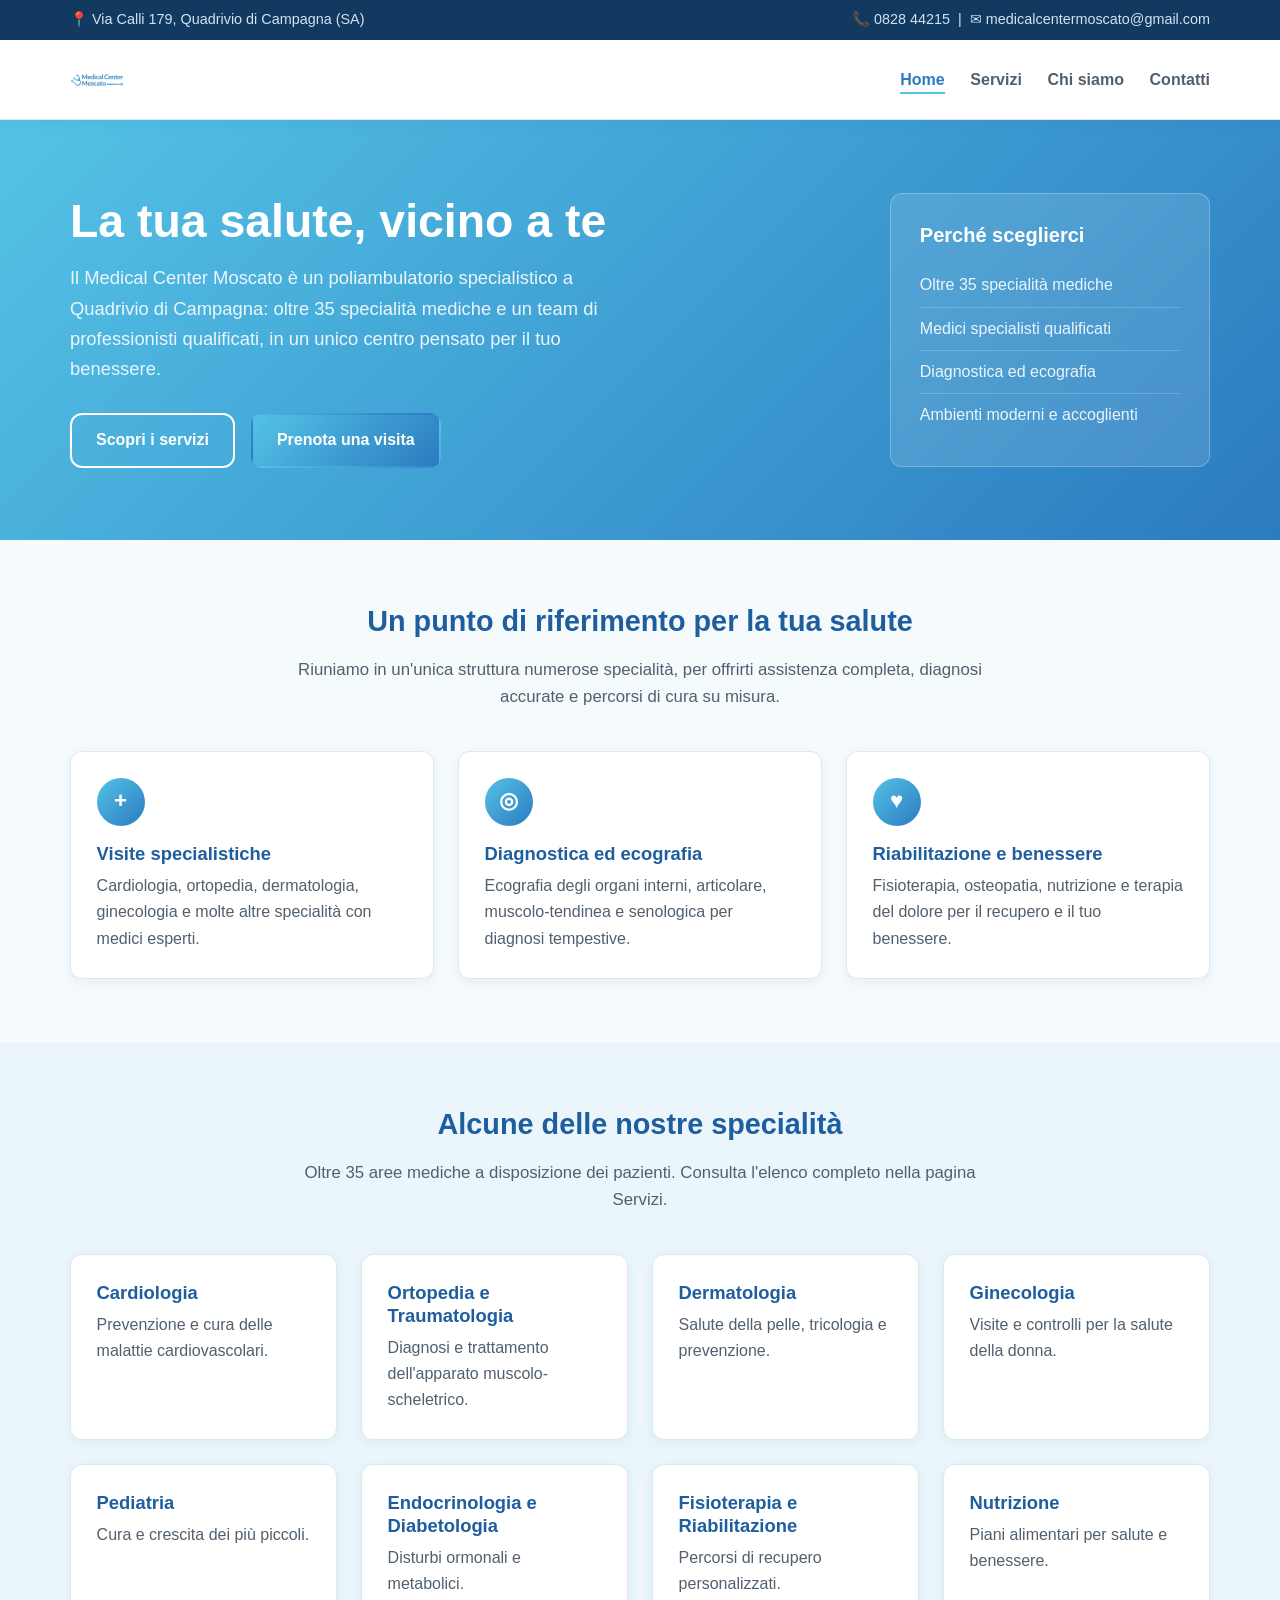
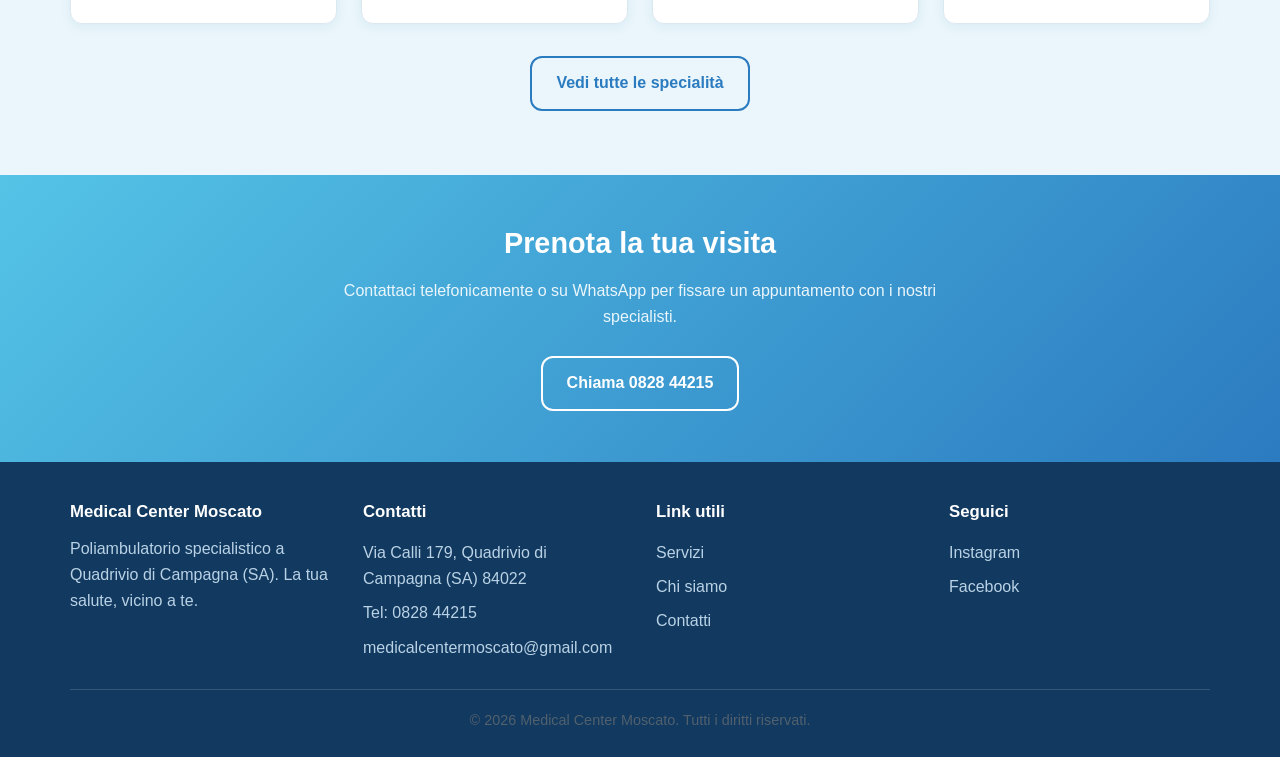
==== index.html @ 40739e02 "Sito Medical Center Moscato - prima versione" ====
<!DOCTYPE html>
<html lang="it">
<head>
  <meta charset="UTF-8">
  <meta name="viewport" content="width=device-width, initial-scale=1.0">
  <meta name="description" content="Medical Center Moscato: poliambulatorio specialistico a Quadrivio di Campagna (SA). Oltre 35 specialità mediche in un unico centro.">
  <title>Medical Center Moscato — Poliambulatorio specialistico a Campagna (SA)</title>
  <link rel="stylesheet" href="css/style.css">
</head>
<body>
  <div class="topbar">
    <div class="container topbar-inner">
      <span>📍 Via Calli 179, Quadrivio di Campagna (SA)</span>
      <span>📞 <a href="tel:082844215">0828 44215</a> &nbsp;|&nbsp; ✉ <a href="mailto:medicalcentermoscato@gmail.com">medicalcentermoscato@gmail.com</a></span>
    </div>
  </div>

  <header class="site-header">
    <div class="container header-inner">
      <a class="logo" href="index.html">
        <img src="img/logo.png" alt="Medical Center Moscato">
      </a>
      <nav class="main-nav" aria-label="Navigazione principale">
        <ul>
          <li><a class="active" href="index.html">Home</a></li>
          <li><a href="servizi.html">Servizi</a></li>
          <li><a href="chi-siamo.html">Chi siamo</a></li>
          <li><a href="contatti.html">Contatti</a></li>
        </ul>
      </nav>
    </div>
  </header>

  <main>
    <section class="hero">
      <div class="container hero-inner">
        <div class="hero-text">
          <h1>La tua salute, vicino a te</h1>
          <p class="lead">
            Il Medical Center Moscato è un poliambulatorio specialistico a Quadrivio
            di Campagna: oltre 35 specialità mediche e un team di professionisti
            qualificati, in un unico centro pensato per il tuo benessere.
          </p>
          <div class="hero-actions">
            <a class="btn btn-ghost" href="servizi.html">Scopri i servizi</a>
            <a class="btn btn-primary" href="contatti.html">Prenota una visita</a>
          </div>
        </div>
        <div class="hero-card">
          <h2>Perché sceglierci</h2>
          <ul>
            <li>Oltre 35 specialità mediche</li>
            <li>Medici specialisti qualificati</li>
            <li>Diagnostica ed ecografia</li>
            <li>Ambienti moderni e accoglienti</li>
          </ul>
        </div>
      </div>
    </section>

    <section class="section">
      <div class="container">
        <div class="section-head">
          <h2>Un punto di riferimento per la tua salute</h2>
          <p>
            Riuniamo in un'unica struttura numerose specialità, per offrirti
            assistenza completa, diagnosi accurate e percorsi di cura su misura.
          </p>
        </div>
        <div class="grid grid-3">
          <article class="card">
            <div class="icona">+</div>
            <h3>Visite specialistiche</h3>
            <p>Cardiologia, ortopedia, dermatologia, ginecologia e molte altre specialità con medici esperti.</p>
          </article>
          <article class="card">
            <div class="icona">◎</div>
            <h3>Diagnostica ed ecografia</h3>
            <p>Ecografia degli organi interni, articolare, muscolo-tendinea e senologica per diagnosi tempestive.</p>
          </article>
          <article class="card">
            <div class="icona">♥</div>
            <h3>Riabilitazione e benessere</h3>
            <p>Fisioterapia, osteopatia, nutrizione e terapia del dolore per il recupero e il tuo benessere.</p>
          </article>
        </div>
      </div>
    </section>

    <section class="section section-tinted">
      <div class="container">
        <div class="section-head">
          <h2>Alcune delle nostre specialità</h2>
          <p>Oltre 35 aree mediche a disposizione dei pazienti. Consulta l'elenco completo nella pagina Servizi.</p>
        </div>
        <div class="grid grid-4">
          <article class="card"><h3>Cardiologia</h3><p>Prevenzione e cura delle malattie cardiovascolari.</p></article>
          <article class="card"><h3>Ortopedia e Traumatologia</h3><p>Diagnosi e trattamento dell'apparato muscolo-scheletrico.</p></article>
          <article class="card"><h3>Dermatologia</h3><p>Salute della pelle, tricologia e prevenzione.</p></article>
          <article class="card"><h3>Ginecologia</h3><p>Visite e controlli per la salute della donna.</p></article>
          <article class="card"><h3>Pediatria</h3><p>Cura e crescita dei più piccoli.</p></article>
          <article class="card"><h3>Endocrinologia e Diabetologia</h3><p>Disturbi ormonali e metabolici.</p></article>
          <article class="card"><h3>Fisioterapia e Riabilitazione</h3><p>Percorsi di recupero personalizzati.</p></article>
          <article class="card"><h3>Nutrizione</h3><p>Piani alimentari per salute e benessere.</p></article>
        </div>
        <p style="text-align:center; margin-top:2rem;">
          <a class="btn btn-outline" href="servizi.html">Vedi tutte le specialità</a>
        </p>
      </div>
    </section>
  </main>

  <section class="cta">
    <div class="container">
      <h2>Prenota la tua visita</h2>
      <p>Contattaci telefonicamente o su WhatsApp per fissare un appuntamento con i nostri specialisti.</p>
      <a class="btn btn-ghost" href="tel:082844215">Chiama 0828 44215</a>
    </div>
  </section>

  <footer class="site-footer">
    <div class="container">
      <div class="footer-grid">
        <div>
          <h3>Medical Center Moscato</h3>
          <p>Poliambulatorio specialistico a Quadrivio di Campagna (SA). La tua salute, vicino a te.</p>
        </div>
        <div>
          <h3>Contatti</h3>
          <ul>
            <li>Via Calli 179, Quadrivio di Campagna (SA) 84022</li>
            <li>Tel: <a href="tel:082844215">0828 44215</a></li>
            <li><a href="mailto:medicalcentermoscato@gmail.com">medicalcentermoscato@gmail.com</a></li>
          </ul>
        </div>
        <div>
          <h3>Link utili</h3>
          <ul>
            <li><a href="servizi.html">Servizi</a></li>
            <li><a href="chi-siamo.html">Chi siamo</a></li>
            <li><a href="contatti.html">Contatti</a></li>
          </ul>
        </div>
        <div>
          <h3>Seguici</h3>
          <ul>
            <li><a href="https://www.instagram.com/medicalcenter.moscato/">Instagram</a></li>
            <li><a href="https://www.facebook.com/">Facebook</a></li>
          </ul>
        </div>
      </div>
      <div class="footer-bottom">
        <p>&copy; 2026 Medical Center Moscato. Tutti i diritti riservati.</p>
      </div>
    </div>
  </footer>
</body>
</html>
---- css/style.css ----
/* ===========================================================
   Medical Center Moscato — Foglio di stile
   Palette ripresa dal logo: azzurro -> blu
   =========================================================== */

:root {
  --blu: #2b7bc0;
  --blu-scuro: #1f5e9e;
  --blu-notte: #12395f;
  --azzurro: #54c3e6;
  --azzurro-chiaro: #eaf6fb;
  --testo: #1c2b3a;
  --testo-soft: #51606e;
  --bianco: #ffffff;
  --sfondo: #f5fafd;
  --bordo: #dce8f0;
  --ombra: 0 6px 22px rgba(31, 94, 158, 0.10);
  --ombra-soft: 0 3px 12px rgba(31, 94, 158, 0.07);
  --raggio: 12px;
  --grad: linear-gradient(135deg, #54c3e6 0%, #2b7bc0 100%);
}

* {
  margin: 0;
  padding: 0;
  box-sizing: border-box;
}

html {
  scroll-behavior: smooth;
}

body {
  font-family: "Segoe UI", Tahoma, Geneva, Verdana, sans-serif;
  line-height: 1.65;
  color: var(--testo);
  background-color: var(--sfondo);
}

.container {
  width: 90%;
  max-width: 1140px;
  margin: 0 auto;
}

h1, h2, h3 {
  line-height: 1.25;
  color: var(--blu-scuro);
}

h1 { font-size: 2.4rem; }
h2 { font-size: 1.8rem; margin-bottom: 1rem; }
h3 { font-size: 1.15rem; }

p { color: var(--testo-soft); }

a {
  color: var(--blu);
  text-decoration: none;
}

a:hover,
a:focus {
  text-decoration: underline;
}

img {
  max-width: 100%;
  height: auto;
  display: block;
}

/* --- Barra contatti in alto --- */
.topbar {
  background-color: var(--blu-notte);
  color: #cfe3f2;
  font-size: 0.9rem;
}

.topbar-inner {
  display: flex;
  flex-wrap: wrap;
  justify-content: space-between;
  gap: 0.3rem 1.5rem;
  padding: 0.5rem 0;
}

.topbar a {
  color: #cfe3f2;
}

.topbar a:hover {
  color: var(--bianco);
}

/* --- Header e navigazione --- */
.site-header {
  background-color: var(--bianco);
  border-bottom: 1px solid var(--bordo);
  position: sticky;
  top: 0;
  z-index: 20;
  box-shadow: var(--ombra-soft);
}

.header-inner {
  display: flex;
  align-items: center;
  justify-content: space-between;
  flex-wrap: wrap;
  gap: 1rem;
  padding: 0.8rem 0;
}

.logo img {
  height: 54px;
  width: auto;
}

.main-nav ul {
  list-style: none;
  display: flex;
  flex-wrap: wrap;
  gap: 0.4rem 1.6rem;
}

.main-nav a {
  font-weight: 600;
  color: var(--testo-soft);
  padding: 0.3rem 0;
  border-bottom: 2px solid transparent;
}

.main-nav a:hover,
.main-nav a:focus {
  color: var(--blu);
  text-decoration: none;
}

.main-nav a.active {
  color: var(--blu);
  border-bottom-color: var(--azzurro);
}

/* --- Pulsanti --- */
.btn {
  display: inline-block;
  padding: 0.75rem 1.5rem;
  border-radius: var(--raggio);
  font-weight: 600;
  border: 2px solid transparent;
  cursor: pointer;
  font-size: 1rem;
  text-align: center;
}

.btn:hover,
.btn:focus {
  text-decoration: none;
}

.btn-primary {
  background: var(--grad);
  color: var(--bianco);
}

.btn-primary:hover,
.btn-primary:focus {
  filter: brightness(1.06);
}

.btn-ghost {
  border-color: var(--bianco);
  color: var(--bianco);
}

.btn-ghost:hover,
.btn-ghost:focus {
  background-color: var(--bianco);
  color: var(--blu);
}

.btn-outline {
  border-color: var(--blu);
  color: var(--blu);
}

.btn-outline:hover,
.btn-outline:focus {
  background-color: var(--blu);
  color: var(--bianco);
}

/* --- Hero (Home) --- */
.hero {
  background: var(--grad);
  color: var(--bianco);
  padding: 4.5rem 0;
}

.hero-inner {
  display: flex;
  align-items: center;
  gap: 3rem;
  flex-wrap: wrap;
}

.hero-text {
  flex: 1 1 340px;
}

.hero h1 {
  color: var(--bianco);
  font-size: 2.9rem;
  margin-bottom: 0.8rem;
}

.hero .lead {
  color: #eaf6fb;
  font-size: 1.15rem;
  max-width: 36rem;
  margin-bottom: 1.8rem;
}

.hero-actions {
  display: flex;
  gap: 1rem;
  flex-wrap: wrap;
}

.hero-card {
  flex: 0 1 320px;
  background-color: rgba(255, 255, 255, 0.12);
  border: 1px solid rgba(255, 255, 255, 0.25);
  border-radius: var(--raggio);
  padding: 1.8rem;
  backdrop-filter: blur(2px);
}

.hero-card h2 {
  color: var(--bianco);
  font-size: 1.25rem;
}

.hero-card ul {
  list-style: none;
  margin-top: 0.6rem;
}

.hero-card li {
  padding: 0.5rem 0;
  border-bottom: 1px solid rgba(255, 255, 255, 0.18);
  color: #eaf6fb;
}

.hero-card li:last-child {
  border-bottom: none;
}

/* --- Sezioni generiche --- */
.section {
  padding: 4rem 0;
}

.section-tinted {
  background-color: var(--azzurro-chiaro);
}

.section-head {
  text-align: center;
  max-width: 44rem;
  margin: 0 auto 2.5rem;
}

.section-head p {
  font-size: 1.05rem;
}

/* --- Card / griglia --- */
.grid {
  display: grid;
  gap: 1.5rem;
}

.grid-3 {
  grid-template-columns: repeat(auto-fit, minmax(260px, 1fr));
}

.grid-4 {
  grid-template-columns: repeat(auto-fit, minmax(220px, 1fr));
}

.card {
  background-color: var(--bianco);
  border: 1px solid var(--bordo);
  border-radius: var(--raggio);
  padding: 1.6rem;
  box-shadow: var(--ombra-soft);
}

.card h3 {
  margin-bottom: 0.5rem;
}

.card .icona {
  width: 48px;
  height: 48px;
  border-radius: 50%;
  background: var(--grad);
  color: var(--bianco);
  display: flex;
  align-items: center;
  justify-content: center;
  font-size: 1.4rem;
  font-weight: 700;
  margin-bottom: 1rem;
}

/* --- Intestazione di pagina --- */
.page-header {
  background: var(--grad);
  color: var(--bianco);
  padding: 3rem 0;
  text-align: center;
}

.page-header h1 {
  color: var(--bianco);
}

.page-header p {
  color: #eaf6fb;
  max-width: 42rem;
  margin: 0.5rem auto 0;
}

/* --- Servizi (specialità) --- */
.servizi-grid {
  display: grid;
  grid-template-columns: repeat(auto-fill, minmax(280px, 1fr));
  gap: 1.2rem;
}

.servizio {
  background-color: var(--bianco);
  border: 1px solid var(--bordo);
  border-left: 4px solid var(--azzurro);
  border-radius: var(--raggio);
  padding: 1.2rem 1.3rem;
  box-shadow: var(--ombra-soft);
}

.servizio h3 {
  font-size: 1.05rem;
  margin-bottom: 0.4rem;
}

.servizio ul {
  list-style: none;
}

.servizio li {
  color: var(--testo-soft);
  font-size: 0.95rem;
  padding: 0.1rem 0;
}

/* --- Chi siamo --- */
.about-grid {
  display: grid;
  grid-template-columns: 1fr 1fr;
  gap: 2.5rem;
  align-items: center;
}

.about-text p {
  margin-bottom: 1rem;
}

.about-logo {
  background-color: var(--bianco);
  border: 1px solid var(--bordo);
  border-radius: var(--raggio);
  padding: 2.5rem;
  box-shadow: var(--ombra);
  text-align: center;
}

.stats {
  display: grid;
  grid-template-columns: repeat(auto-fit, minmax(150px, 1fr));
  gap: 1.5rem;
  margin-top: 1rem;
}

.stat {
  text-align: center;
}

.stat .numero {
  display: block;
  font-size: 2.4rem;
  font-weight: 700;
  color: var(--blu);
  line-height: 1;
}

.stat span:last-child {
  color: var(--testo-soft);
}

.valori {
  list-style: none;
}

.valori li {
  padding: 0.6rem 0 0.6rem 1.8rem;
  position: relative;
  color: var(--testo-soft);
}

.valori li::before {
  content: "\2713";
  position: absolute;
  left: 0;
  color: var(--azzurro);
  font-weight: 700;
}

/* --- Contatti --- */
.contact-grid {
  display: grid;
  grid-template-columns: 1fr 1.2fr;
  gap: 2.5rem;
}

.contact-list {
  list-style: none;
}

.contact-list li {
  padding: 0.9rem 0;
  border-bottom: 1px solid var(--bordo);
}

.contact-label {
  display: block;
  font-size: 0.8rem;
  text-transform: uppercase;
  letter-spacing: 1px;
  color: var(--azzurro);
  font-weight: 700;
  margin-bottom: 0.2rem;
}

.orari {
  list-style: none;
}

.orari li {
  display: flex;
  justify-content: space-between;
  padding: 0.5rem 0;
  border-bottom: 1px solid var(--bordo);
  color: var(--testo-soft);
}

.orari li span:first-child {
  font-weight: 600;
  color: var(--testo);
}

.contact-form {
  background-color: var(--bianco);
  border: 1px solid var(--bordo);
  border-radius: var(--raggio);
  padding: 1.8rem;
  box-shadow: var(--ombra);
}

.form-row {
  margin-bottom: 1.1rem;
}

.form-row label {
  display: block;
  font-weight: 600;
  margin-bottom: 0.4rem;
  color: var(--blu-scuro);
}

input,
textarea {
  width: 100%;
  padding: 0.7rem 0.9rem;
  border: 1px solid var(--bordo);
  border-radius: var(--raggio);
  font-family: inherit;
  font-size: 1rem;
  background-color: var(--sfondo);
}

input:focus,
textarea:focus {
  outline: 2px solid var(--azzurro);
  outline-offset: 1px;
  background-color: var(--bianco);
}

textarea {
  resize: vertical;
}

.map-wrap {
  border-radius: var(--raggio);
  overflow: hidden;
  border: 1px solid var(--bordo);
  box-shadow: var(--ombra-soft);
  margin-top: 2.5rem;
}

.map-wrap iframe {
  display: block;
  width: 100%;
  height: 360px;
  border: 0;
}

/* --- Banner call to action --- */
.cta {
  background: var(--grad);
  color: var(--bianco);
  text-align: center;
  padding: 3.2rem 0;
}

.cta h2 {
  color: var(--bianco);
}

.cta p {
  color: #eaf6fb;
  max-width: 40rem;
  margin: 0.5rem auto 1.6rem;
}

/* --- Footer --- */
.site-footer {
  background-color: var(--blu-notte);
  color: #b9d2e6;
  padding: 2.5rem 0 1.5rem;
}

.footer-grid {
  display: grid;
  grid-template-columns: repeat(auto-fit, minmax(220px, 1fr));
  gap: 2rem;
  margin-bottom: 1.5rem;
}

.footer-grid h3 {
  color: var(--bianco);
  font-size: 1.05rem;
  margin-bottom: 0.8rem;
}

.footer-grid p,
.footer-grid li {
  color: #b9d2e6;
}

.footer-grid ul {
  list-style: none;
}

.footer-grid ul li {
  padding: 0.25rem 0;
}

.footer-grid a {
  color: #b9d2e6;
}

.footer-grid a:hover {
  color: var(--bianco);
}

.footer-bottom {
  border-top: 1px solid rgba(255, 255, 255, 0.15);
  padding-top: 1.2rem;
  text-align: center;
  font-size: 0.9rem;
  color: #91b3cd;
}

/* ===========================================================
   Responsive
   =========================================================== */
@media (max-width: 880px) {
  .about-grid,
  .contact-grid {
    grid-template-columns: 1fr;
  }
}

@media (max-width: 640px) {
  .header-inner {
    flex-direction: column;
    align-items: center;
    gap: 0.6rem;
  }

  .main-nav ul {
    justify-content: center;
  }

  .hero {
    padding: 3rem 0;
  }

  .hero h1 {
    font-size: 2.2rem;
  }

  h1 { font-size: 2rem; }
  h2 { font-size: 1.5rem; }

  .topbar-inner {
    justify-content: center;
    text-align: center;
  }
}
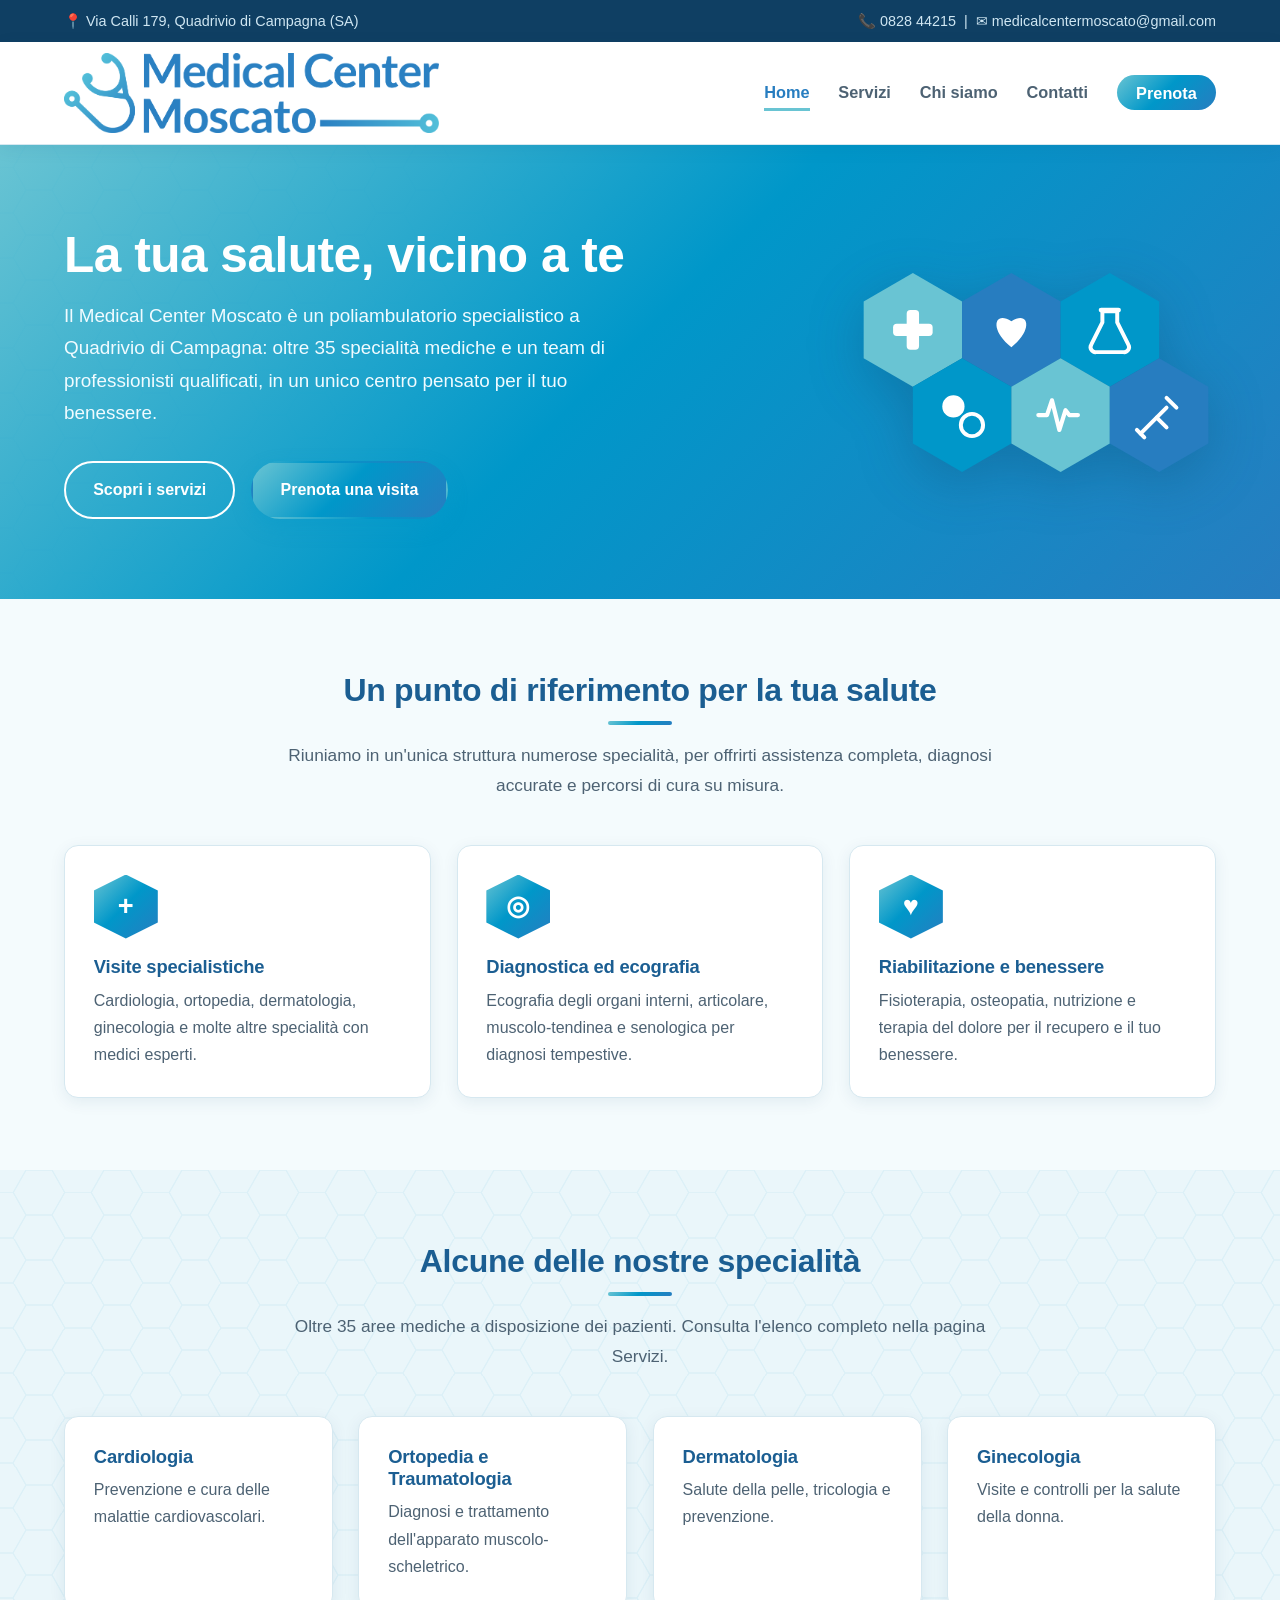
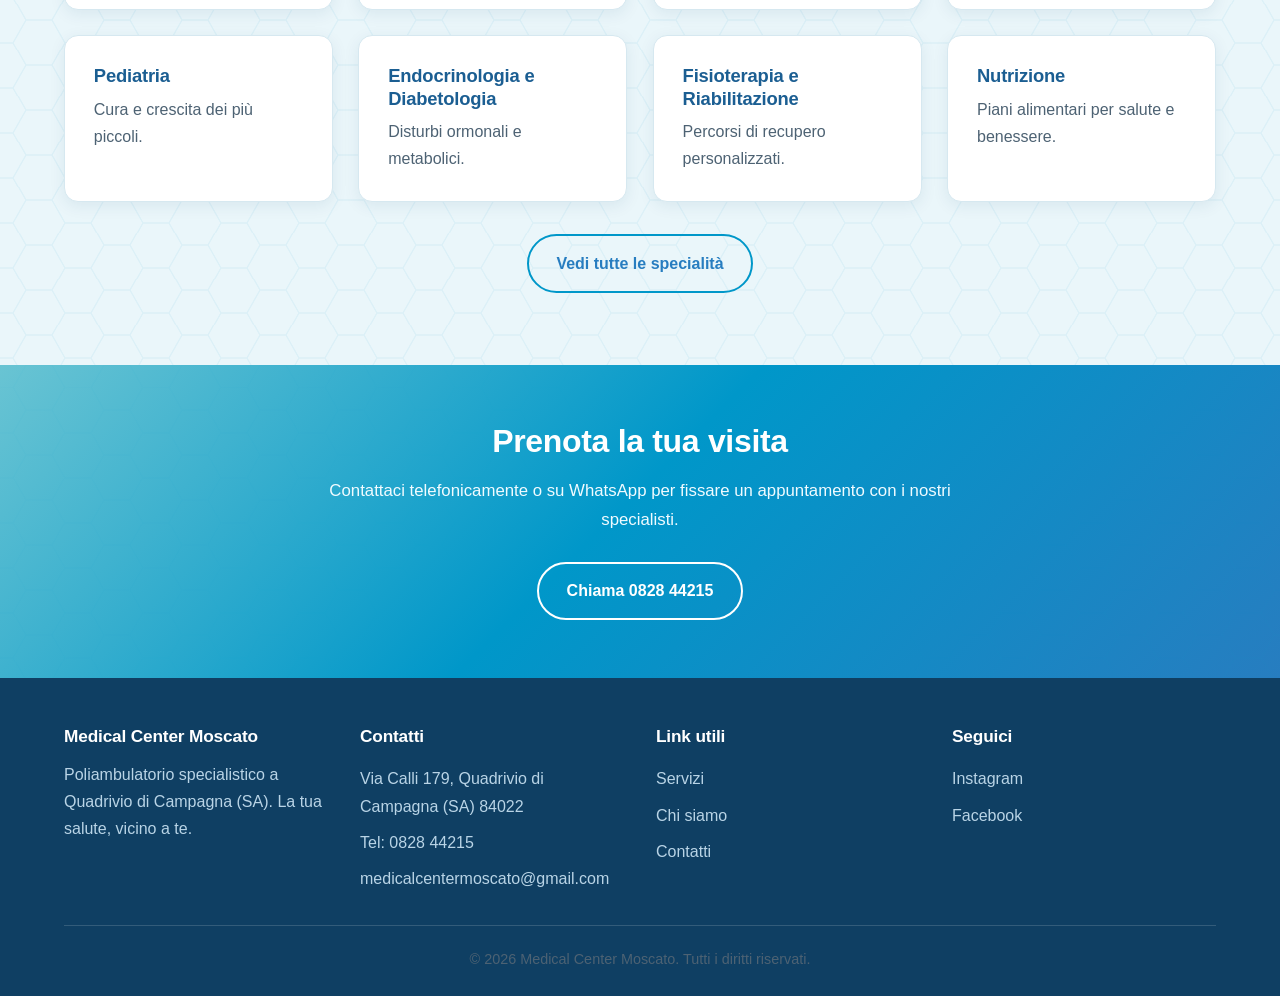
==== commit 58c49de5: "Restyling grafico: brand identity, logo header piu grande, esagoni e icone mediche" ====
--- a/index.html
+++ b/index.html
@@ -26,6 +26,7 @@
           <li><a href="servizi.html">Servizi</a></li>
           <li><a href="chi-siamo.html">Chi siamo</a></li>
           <li><a href="contatti.html">Contatti</a></li>
+          <li><a class="nav-cta" href="contatti.html">Prenota</a></li>
         </ul>
       </nav>
     </div>
@@ -46,14 +47,8 @@
             <a class="btn btn-primary" href="contatti.html">Prenota una visita</a>
           </div>
         </div>
-        <div class="hero-card">
-          <h2>Perché sceglierci</h2>
-          <ul>
-            <li>Oltre 35 specialità mediche</li>
-            <li>Medici specialisti qualificati</li>
-            <li>Diagnostica ed ecografia</li>
-            <li>Ambienti moderni e accoglienti</li>
-          </ul>
+        <div class="hero-art">
+          <img src="img/honeycomb.svg" alt="Specialità mediche del Medical Center Moscato" width="360" height="199">
         </div>
       </div>
     </section>
--- a/css/style.css
+++ b/css/style.css
@@ -1,23 +1,25 @@
 /* ===========================================================
    Medical Center Moscato — Foglio di stile
-   Palette ripresa dal logo: azzurro -> blu
+   Palette ufficiale della brand identity:
+   ciano #0097C9 · blu #277DC0 · teal #69C4D3
    =========================================================== */
 
 :root {
-  --blu: #2b7bc0;
-  --blu-scuro: #1f5e9e;
-  --blu-notte: #12395f;
-  --azzurro: #54c3e6;
-  --azzurro-chiaro: #eaf6fb;
-  --testo: #1c2b3a;
-  --testo-soft: #51606e;
+  --cyan: #0097c9;
+  --blu: #277dc0;
+  --teal: #69c4d3;
+  --blu-scuro: #1b5e92;
+  --blu-notte: #0f3f63;
+  --testo: #142a3d;
+  --testo-soft: #4d6273;
   --bianco: #ffffff;
-  --sfondo: #f5fafd;
-  --bordo: #dce8f0;
-  --ombra: 0 6px 22px rgba(31, 94, 158, 0.10);
-  --ombra-soft: 0 3px 12px rgba(31, 94, 158, 0.07);
-  --raggio: 12px;
-  --grad: linear-gradient(135deg, #54c3e6 0%, #2b7bc0 100%);
+  --sfondo: #f4fbfd;
+  --tinta: #eaf6fa;
+  --bordo: #d6e8f0;
+  --ombra: 0 10px 30px rgba(15, 63, 99, 0.12);
+  --ombra-soft: 0 4px 16px rgba(15, 63, 99, 0.08);
+  --raggio: 14px;
+  --grad: linear-gradient(135deg, #69c4d3 0%, #0097c9 48%, #277dc0 100%);
 }
 
 * {
@@ -32,24 +34,25 @@
 
 body {
   font-family: "Segoe UI", Tahoma, Geneva, Verdana, sans-serif;
-  line-height: 1.65;
+  line-height: 1.7;
   color: var(--testo);
   background-color: var(--sfondo);
 }
 
 .container {
   width: 90%;
-  max-width: 1140px;
+  max-width: 1160px;
   margin: 0 auto;
 }
 
 h1, h2, h3 {
-  line-height: 1.25;
+  line-height: 1.22;
   color: var(--blu-scuro);
-}
-
-h1 { font-size: 2.4rem; }
-h2 { font-size: 1.8rem; margin-bottom: 1rem; }
+  letter-spacing: -0.01em;
+}
+
+h1 { font-size: 2.6rem; }
+h2 { font-size: 2rem; margin-bottom: 1rem; }
 h3 { font-size: 1.15rem; }
 
 p { color: var(--testo-soft); }
@@ -57,6 +60,7 @@
 a {
   color: var(--blu);
   text-decoration: none;
+  transition: color 0.2s ease;
 }
 
 a:hover,
@@ -73,7 +77,7 @@
 /* --- Barra contatti in alto --- */
 .topbar {
   background-color: var(--blu-notte);
-  color: #cfe3f2;
+  color: #cfe6f2;
   font-size: 0.9rem;
 }
 
@@ -82,16 +86,11 @@
   flex-wrap: wrap;
   justify-content: space-between;
   gap: 0.3rem 1.5rem;
-  padding: 0.5rem 0;
-}
-
-.topbar a {
-  color: #cfe3f2;
-}
-
-.topbar a:hover {
-  color: var(--bianco);
-}
+  padding: 0.55rem 0;
+}
+
+.topbar a { color: #cfe6f2; }
+.topbar a:hover { color: var(--bianco); }
 
 /* --- Header e navigazione --- */
 .site-header {
@@ -109,11 +108,11 @@
   justify-content: space-between;
   flex-wrap: wrap;
   gap: 1rem;
-  padding: 0.8rem 0;
+  padding: 0.7rem 0;
 }
 
 .logo img {
-  height: 54px;
+  height: 80px;
   width: auto;
 }
 
@@ -121,53 +120,70 @@
   list-style: none;
   display: flex;
   flex-wrap: wrap;
-  gap: 0.4rem 1.6rem;
+  align-items: center;
+  gap: 0.4rem 1.8rem;
 }
 
 .main-nav a {
   font-weight: 600;
+  font-size: 1.02rem;
   color: var(--testo-soft);
-  padding: 0.3rem 0;
-  border-bottom: 2px solid transparent;
+  padding: 0.4rem 0;
+  border-bottom: 3px solid transparent;
 }
 
 .main-nav a:hover,
 .main-nav a:focus {
-  color: var(--blu);
+  color: var(--cyan);
   text-decoration: none;
 }
 
 .main-nav a.active {
   color: var(--blu);
-  border-bottom-color: var(--azzurro);
+  border-bottom-color: var(--teal);
+}
+
+.main-nav .nav-cta {
+  background: var(--grad);
+  color: var(--bianco);
+  padding: 0.55rem 1.2rem;
+  border-radius: 999px;
+  border: none;
+}
+
+.main-nav .nav-cta:hover,
+.main-nav .nav-cta:focus {
+  color: var(--bianco);
+  filter: brightness(1.07);
 }
 
 /* --- Pulsanti --- */
 .btn {
   display: inline-block;
-  padding: 0.75rem 1.5rem;
-  border-radius: var(--raggio);
+  padding: 0.85rem 1.7rem;
+  border-radius: 999px;
   font-weight: 600;
   border: 2px solid transparent;
   cursor: pointer;
   font-size: 1rem;
   text-align: center;
+  transition: transform 0.18s ease, filter 0.18s ease, background-color 0.18s ease, color 0.18s ease;
 }
 
 .btn:hover,
 .btn:focus {
   text-decoration: none;
+  transform: translateY(-2px);
 }
 
 .btn-primary {
   background: var(--grad);
   color: var(--bianco);
+  box-shadow: 0 8px 20px rgba(0, 151, 201, 0.3);
 }
 
 .btn-primary:hover,
-.btn-primary:focus {
-  filter: brightness(1.06);
-}
+.btn-primary:focus { filter: brightness(1.07); }
 
 .btn-ghost {
   border-color: var(--bianco);
@@ -181,45 +197,55 @@
 }
 
 .btn-outline {
-  border-color: var(--blu);
+  border-color: var(--cyan);
   color: var(--blu);
 }
 
 .btn-outline:hover,
 .btn-outline:focus {
-  background-color: var(--blu);
+  background-color: var(--cyan);
   color: var(--bianco);
 }
 
 /* --- Hero (Home) --- */
 .hero {
-  background: var(--grad);
-  color: var(--bianco);
-  padding: 4.5rem 0;
+  position: relative;
+  background: var(--grad);
+  color: var(--bianco);
+  padding: 5rem 0;
+  overflow: hidden;
+}
+
+.hero::before {
+  content: "";
+  position: absolute;
+  inset: 0;
+  background-image: url("../img/hex-bg.svg");
+  opacity: 0.5;
+  pointer-events: none;
 }
 
 .hero-inner {
+  position: relative;
   display: flex;
   align-items: center;
   gap: 3rem;
   flex-wrap: wrap;
 }
 
-.hero-text {
-  flex: 1 1 340px;
-}
+.hero-text { flex: 1 1 360px; }
 
 .hero h1 {
   color: var(--bianco);
-  font-size: 2.9rem;
-  margin-bottom: 0.8rem;
+  font-size: 3.1rem;
+  margin-bottom: 0.9rem;
 }
 
 .hero .lead {
-  color: #eaf6fb;
-  font-size: 1.15rem;
-  max-width: 36rem;
-  margin-bottom: 1.8rem;
+  color: #f0fbff;
+  font-size: 1.18rem;
+  max-width: 37rem;
+  margin-bottom: 2rem;
 }
 
 .hero-actions {
@@ -228,157 +254,178 @@
   flex-wrap: wrap;
 }
 
-.hero-card {
-  flex: 0 1 320px;
-  background-color: rgba(255, 255, 255, 0.12);
-  border: 1px solid rgba(255, 255, 255, 0.25);
-  border-radius: var(--raggio);
-  padding: 1.8rem;
-  backdrop-filter: blur(2px);
-}
-
-.hero-card h2 {
-  color: var(--bianco);
-  font-size: 1.25rem;
-}
-
-.hero-card ul {
-  list-style: none;
-  margin-top: 0.6rem;
-}
-
-.hero-card li {
-  padding: 0.5rem 0;
-  border-bottom: 1px solid rgba(255, 255, 255, 0.18);
-  color: #eaf6fb;
-}
-
-.hero-card li:last-child {
-  border-bottom: none;
+.hero-art {
+  flex: 0 1 360px;
+  text-align: center;
+}
+
+.hero-art img {
+  width: 100%;
+  max-width: 360px;
+  margin: 0 auto;
+  filter: drop-shadow(0 14px 26px rgba(15, 63, 99, 0.28));
 }
 
 /* --- Sezioni generiche --- */
-.section {
-  padding: 4rem 0;
-}
+.section { padding: 4.5rem 0; }
 
 .section-tinted {
-  background-color: var(--azzurro-chiaro);
+  background-color: var(--tinta);
+  background-image: url("../img/hex-bg.svg");
+  background-blend-mode: multiply;
 }
 
 .section-head {
   text-align: center;
-  max-width: 44rem;
-  margin: 0 auto 2.5rem;
-}
-
-.section-head p {
-  font-size: 1.05rem;
-}
+  max-width: 46rem;
+  margin: 0 auto 2.8rem;
+}
+
+.section-head h2 { position: relative; display: inline-block; }
+
+.section-head h2::after {
+  content: "";
+  display: block;
+  width: 64px;
+  height: 4px;
+  border-radius: 4px;
+  background: var(--grad);
+  margin: 0.7rem auto 0;
+}
+
+.section-head p { font-size: 1.08rem; }
 
 /* --- Card / griglia --- */
-.grid {
-  display: grid;
-  gap: 1.5rem;
-}
-
-.grid-3 {
-  grid-template-columns: repeat(auto-fit, minmax(260px, 1fr));
-}
-
-.grid-4 {
-  grid-template-columns: repeat(auto-fit, minmax(220px, 1fr));
-}
+.grid { display: grid; gap: 1.6rem; }
+.grid-3 { grid-template-columns: repeat(auto-fit, minmax(270px, 1fr)); }
+.grid-4 { grid-template-columns: repeat(auto-fit, minmax(220px, 1fr)); }
 
 .card {
   background-color: var(--bianco);
   border: 1px solid var(--bordo);
   border-radius: var(--raggio);
-  padding: 1.6rem;
+  padding: 1.8rem;
   box-shadow: var(--ombra-soft);
-}
-
-.card h3 {
-  margin-bottom: 0.5rem;
-}
-
-.card .icona {
-  width: 48px;
-  height: 48px;
-  border-radius: 50%;
+  transition: transform 0.2s ease, box-shadow 0.2s ease;
+}
+
+.card:hover {
+  transform: translateY(-6px);
+  box-shadow: var(--ombra);
+}
+
+.card h3 { margin-bottom: 0.5rem; }
+
+/* esagono icona */
+.icona {
+  width: 64px;
+  height: 64px;
   background: var(--grad);
   color: var(--bianco);
   display: flex;
   align-items: center;
   justify-content: center;
-  font-size: 1.4rem;
+  font-size: 1.7rem;
   font-weight: 700;
-  margin-bottom: 1rem;
+  margin-bottom: 1.1rem;
+  clip-path: polygon(50% 0%, 100% 25%, 100% 75%, 50% 100%, 0% 75%, 0% 25%);
 }
 
 /* --- Intestazione di pagina --- */
 .page-header {
-  background: var(--grad);
-  color: var(--bianco);
-  padding: 3rem 0;
-  text-align: center;
-}
-
-.page-header h1 {
-  color: var(--bianco);
-}
+  position: relative;
+  background: var(--grad);
+  color: var(--bianco);
+  padding: 3.4rem 0;
+  text-align: center;
+  overflow: hidden;
+}
+
+.page-header::before {
+  content: "";
+  position: absolute;
+  inset: 0;
+  background-image: url("../img/hex-bg.svg");
+  opacity: 0.5;
+}
+
+.page-header .container { position: relative; }
+.page-header h1 { color: var(--bianco); }
 
 .page-header p {
-  color: #eaf6fb;
-  max-width: 42rem;
-  margin: 0.5rem auto 0;
+  color: #f0fbff;
+  max-width: 44rem;
+  margin: 0.6rem auto 0;
+  font-size: 1.08rem;
 }
 
 /* --- Servizi (specialità) --- */
 .servizi-grid {
   display: grid;
-  grid-template-columns: repeat(auto-fill, minmax(280px, 1fr));
-  gap: 1.2rem;
+  grid-template-columns: repeat(auto-fill, minmax(290px, 1fr));
+  gap: 1.3rem;
 }
 
 .servizio {
+  position: relative;
   background-color: var(--bianco);
   border: 1px solid var(--bordo);
-  border-left: 4px solid var(--azzurro);
   border-radius: var(--raggio);
-  padding: 1.2rem 1.3rem;
+  padding: 1.3rem 1.4rem 1.3rem 1.5rem;
   box-shadow: var(--ombra-soft);
+  overflow: hidden;
+  transition: transform 0.2s ease, box-shadow 0.2s ease;
+}
+
+.servizio::before {
+  content: "";
+  position: absolute;
+  left: 0;
+  top: 0;
+  bottom: 0;
+  width: 5px;
+  background: var(--grad);
+}
+
+.servizio:hover {
+  transform: translateY(-5px);
+  box-shadow: var(--ombra);
 }
 
 .servizio h3 {
-  font-size: 1.05rem;
-  margin-bottom: 0.4rem;
-}
-
-.servizio ul {
-  list-style: none;
-}
+  font-size: 1.08rem;
+  margin-bottom: 0.5rem;
+  color: var(--blu-scuro);
+}
+
+.servizio ul { list-style: none; }
 
 .servizio li {
   color: var(--testo-soft);
   font-size: 0.95rem;
-  padding: 0.1rem 0;
+  padding: 0.12rem 0 0.12rem 1.1rem;
+  position: relative;
+}
+
+.servizio li::before {
+  content: "\25B8";
+  position: absolute;
+  left: 0;
+  color: var(--teal);
 }
 
 /* --- Chi siamo --- */
 .about-grid {
   display: grid;
-  grid-template-columns: 1fr 1fr;
-  gap: 2.5rem;
+  grid-template-columns: 1.1fr 0.9fr;
+  gap: 3rem;
   align-items: center;
 }
 
-.about-text p {
-  margin-bottom: 1rem;
-}
+.about-text p { margin-bottom: 1rem; }
 
 .about-logo {
-  background-color: var(--bianco);
+  background: var(--bianco);
   border: 1px solid var(--bordo);
   border-radius: var(--raggio);
   padding: 2.5rem;
@@ -386,57 +433,72 @@
   text-align: center;
 }
 
+.about-logo img { margin: 0 auto; }
+
 .stats {
   display: grid;
-  grid-template-columns: repeat(auto-fit, minmax(150px, 1fr));
+  grid-template-columns: repeat(auto-fit, minmax(140px, 1fr));
   gap: 1.5rem;
-  margin-top: 1rem;
+  margin-top: 1.8rem;
 }
 
 .stat {
   text-align: center;
+  background: var(--bianco);
+  border: 1px solid var(--bordo);
+  border-radius: var(--raggio);
+  padding: 1.2rem 0.8rem;
+  box-shadow: var(--ombra-soft);
 }
 
 .stat .numero {
   display: block;
-  font-size: 2.4rem;
-  font-weight: 700;
-  color: var(--blu);
+  font-size: 2.5rem;
+  font-weight: 800;
+  color: var(--cyan);
   line-height: 1;
+  margin-bottom: 0.3rem;
 }
 
 .stat span:last-child {
   color: var(--testo-soft);
-}
-
-.valori {
-  list-style: none;
-}
+  font-size: 0.92rem;
+}
+
+.valori { list-style: none; max-width: 44rem; margin: 0 auto; }
 
 .valori li {
-  padding: 0.6rem 0 0.6rem 1.8rem;
+  padding: 0.7rem 0 0.7rem 2rem;
   position: relative;
   color: var(--testo-soft);
+  border-bottom: 1px solid var(--bordo);
 }
 
 .valori li::before {
   content: "\2713";
   position: absolute;
   left: 0;
-  color: var(--azzurro);
+  top: 0.7rem;
+  width: 1.3rem;
+  height: 1.3rem;
+  background: var(--grad);
+  color: var(--bianco);
+  border-radius: 50%;
+  font-size: 0.8rem;
   font-weight: 700;
+  display: flex;
+  align-items: center;
+  justify-content: center;
 }
 
 /* --- Contatti --- */
 .contact-grid {
   display: grid;
   grid-template-columns: 1fr 1.2fr;
-  gap: 2.5rem;
-}
-
-.contact-list {
-  list-style: none;
-}
+  gap: 2.8rem;
+}
+
+.contact-list { list-style: none; }
 
 .contact-list li {
   padding: 0.9rem 0;
@@ -445,22 +507,21 @@
 
 .contact-label {
   display: block;
-  font-size: 0.8rem;
+  font-size: 0.78rem;
   text-transform: uppercase;
   letter-spacing: 1px;
-  color: var(--azzurro);
+  color: var(--cyan);
   font-weight: 700;
   margin-bottom: 0.2rem;
 }
 
-.orari {
-  list-style: none;
-}
+.orari { list-style: none; }
 
 .orari li {
   display: flex;
   justify-content: space-between;
-  padding: 0.5rem 0;
+  gap: 1rem;
+  padding: 0.55rem 0;
   border-bottom: 1px solid var(--bordo);
   color: var(--testo-soft);
 }
@@ -474,13 +535,11 @@
   background-color: var(--bianco);
   border: 1px solid var(--bordo);
   border-radius: var(--raggio);
-  padding: 1.8rem;
+  padding: 2rem;
   box-shadow: var(--ombra);
 }
 
-.form-row {
-  margin-bottom: 1.1rem;
-}
+.form-row { margin-bottom: 1.1rem; }
 
 .form-row label {
   display: block;
@@ -492,105 +551,101 @@
 input,
 textarea {
   width: 100%;
-  padding: 0.7rem 0.9rem;
+  padding: 0.75rem 0.95rem;
   border: 1px solid var(--bordo);
-  border-radius: var(--raggio);
+  border-radius: 10px;
   font-family: inherit;
   font-size: 1rem;
   background-color: var(--sfondo);
+  transition: border-color 0.18s ease, background-color 0.18s ease;
 }
 
 input:focus,
 textarea:focus {
-  outline: 2px solid var(--azzurro);
+  outline: 2px solid var(--teal);
   outline-offset: 1px;
   background-color: var(--bianco);
 }
 
-textarea {
-  resize: vertical;
-}
+textarea { resize: vertical; }
 
 .map-wrap {
   border-radius: var(--raggio);
   overflow: hidden;
   border: 1px solid var(--bordo);
   box-shadow: var(--ombra-soft);
-  margin-top: 2.5rem;
+  margin-top: 2.8rem;
 }
 
 .map-wrap iframe {
   display: block;
   width: 100%;
-  height: 360px;
+  height: 380px;
   border: 0;
 }
 
 /* --- Banner call to action --- */
 .cta {
-  background: var(--grad);
-  color: var(--bianco);
-  text-align: center;
-  padding: 3.2rem 0;
-}
-
-.cta h2 {
-  color: var(--bianco);
-}
+  position: relative;
+  background: var(--grad);
+  color: var(--bianco);
+  text-align: center;
+  padding: 3.6rem 0;
+  overflow: hidden;
+}
+
+.cta::before {
+  content: "";
+  position: absolute;
+  inset: 0;
+  background-image: url("../img/hex-bg.svg");
+  opacity: 0.5;
+}
+
+.cta .container { position: relative; }
+.cta h2 { color: var(--bianco); }
 
 .cta p {
-  color: #eaf6fb;
-  max-width: 40rem;
-  margin: 0.5rem auto 1.6rem;
+  color: #f0fbff;
+  max-width: 42rem;
+  margin: 0.5rem auto 1.7rem;
+  font-size: 1.05rem;
 }
 
 /* --- Footer --- */
 .site-footer {
   background-color: var(--blu-notte);
-  color: #b9d2e6;
-  padding: 2.5rem 0 1.5rem;
+  color: #b9d4e6;
+  padding: 3rem 0 1.5rem;
 }
 
 .footer-grid {
   display: grid;
   grid-template-columns: repeat(auto-fit, minmax(220px, 1fr));
   gap: 2rem;
-  margin-bottom: 1.5rem;
+  margin-bottom: 1.8rem;
 }
 
 .footer-grid h3 {
   color: var(--bianco);
-  font-size: 1.05rem;
-  margin-bottom: 0.8rem;
+  font-size: 1.08rem;
+  margin-bottom: 0.9rem;
 }
 
 .footer-grid p,
-.footer-grid li {
-  color: #b9d2e6;
-}
-
-.footer-grid ul {
-  list-style: none;
-}
-
-.footer-grid ul li {
-  padding: 0.25rem 0;
-}
-
-.footer-grid a {
-  color: #b9d2e6;
-}
-
-.footer-grid a:hover {
-  color: var(--bianco);
-}
+.footer-grid li { color: #b9d4e6; }
+
+.footer-grid ul { list-style: none; }
+.footer-grid ul li { padding: 0.28rem 0; }
+.footer-grid a { color: #b9d4e6; }
+.footer-grid a:hover { color: var(--bianco); }
 
 .footer-bottom {
   border-top: 1px solid rgba(255, 255, 255, 0.15);
-  padding-top: 1.2rem;
+  padding-top: 1.3rem;
   text-align: center;
   font-size: 0.9rem;
-  color: #91b3cd;
+  color: #8fb4cd;
 }
 
 /* ===========================================================
@@ -598,9 +653,8 @@
    =========================================================== */
 @media (max-width: 880px) {
   .about-grid,
-  .contact-grid {
-    grid-template-columns: 1fr;
-  }
+  .contact-grid { grid-template-columns: 1fr; }
+  .hero-art { order: -1; flex-basis: 260px; }
 }
 
 @media (max-width: 640px) {
@@ -610,23 +664,16 @@
     gap: 0.6rem;
   }
 
-  .main-nav ul {
-    justify-content: center;
-  }
-
-  .hero {
-    padding: 3rem 0;
-  }
-
-  .hero h1 {
-    font-size: 2.2rem;
-  }
+  .logo img { height: 64px; }
+
+  .main-nav ul { justify-content: center; }
+
+  .hero { padding: 3.5rem 0; text-align: center; }
+  .hero-actions { justify-content: center; }
+  .hero h1 { font-size: 2.3rem; }
 
   h1 { font-size: 2rem; }
-  h2 { font-size: 1.5rem; }
-
-  .topbar-inner {
-    justify-content: center;
-    text-align: center;
-  }
-}
+  h2 { font-size: 1.6rem; }
+
+  .topbar-inner { justify-content: center; text-align: center; }
+}
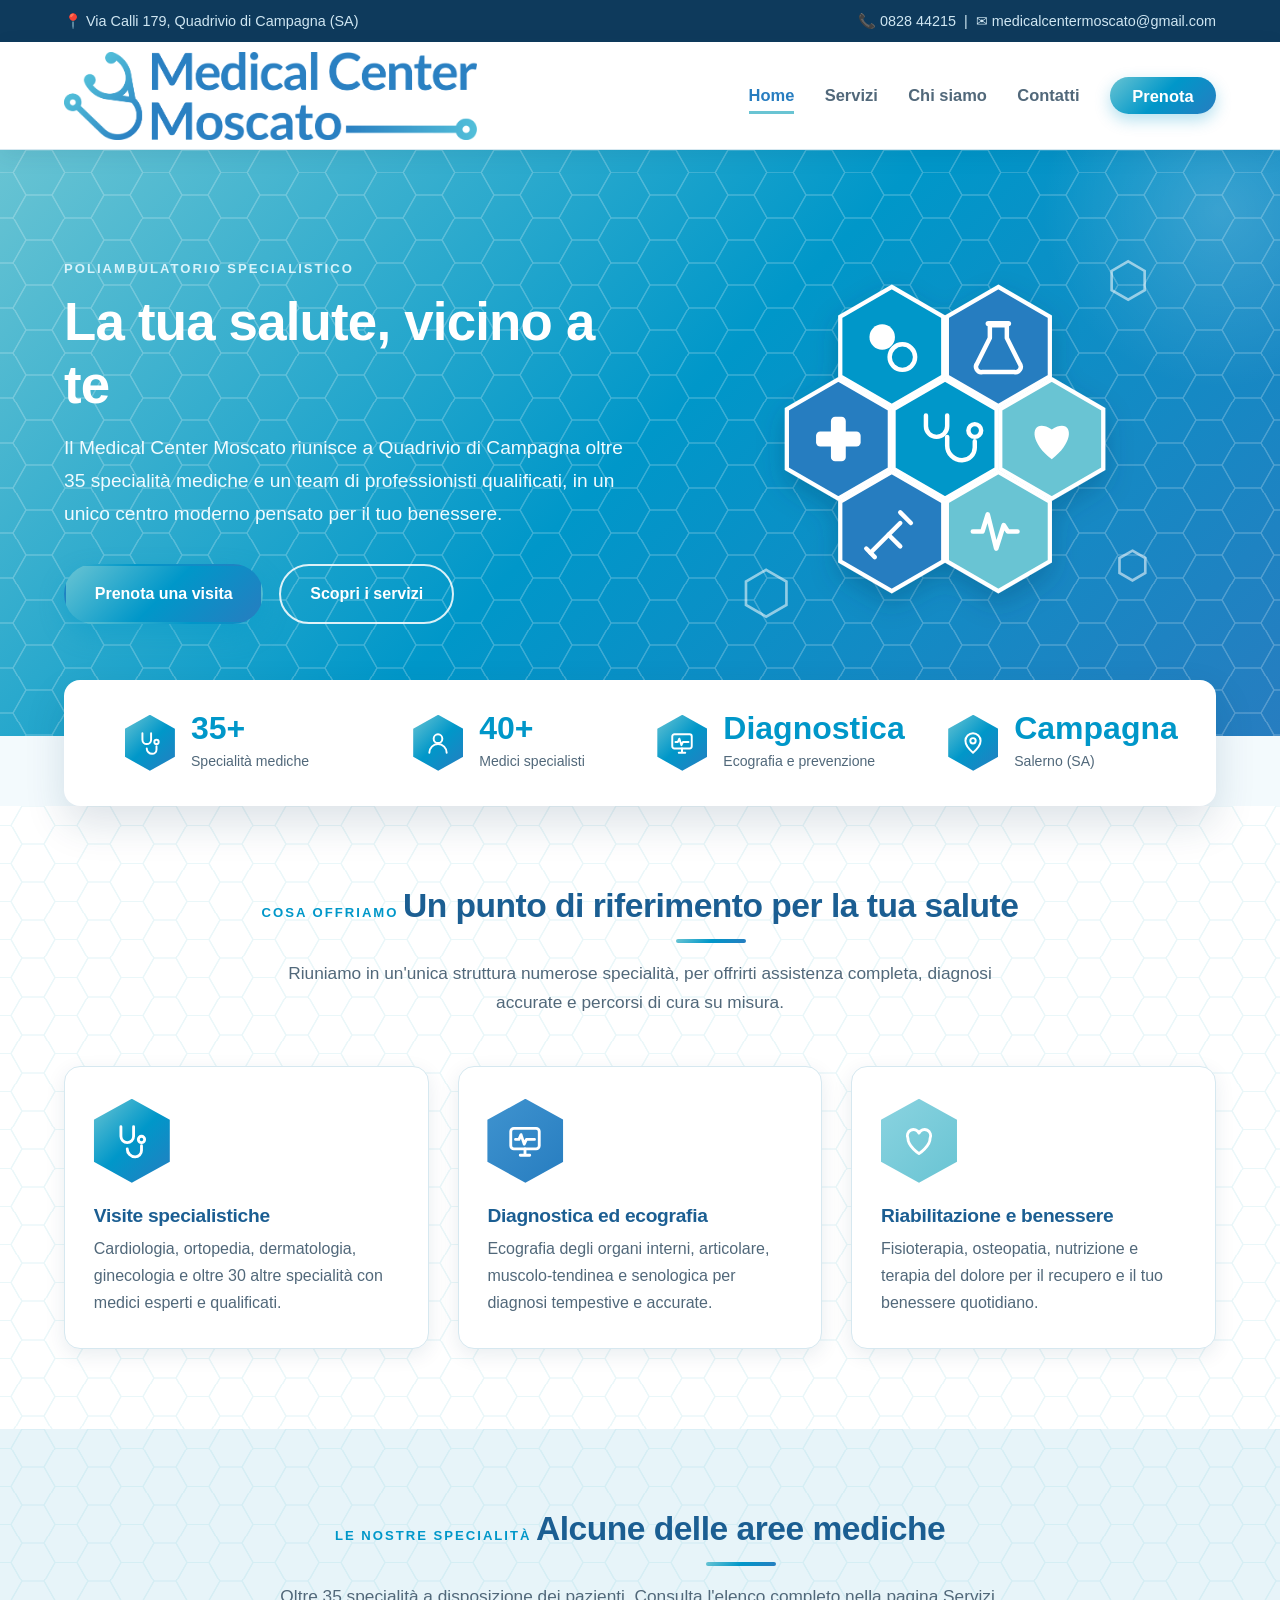
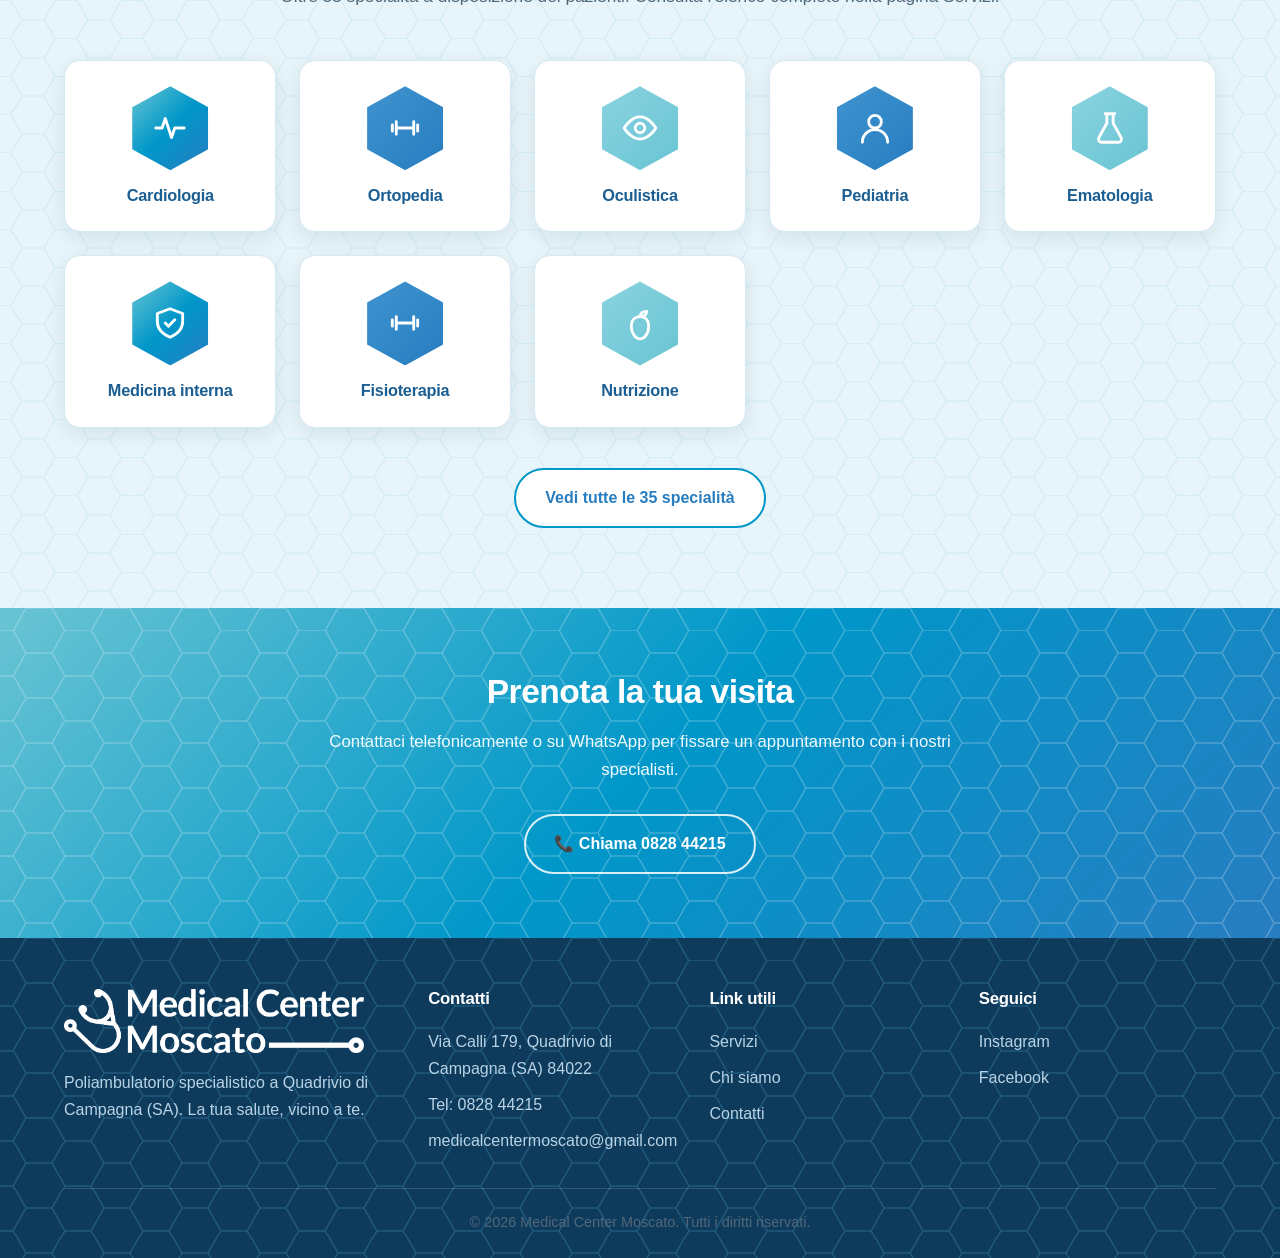
==== commit de69ca06: "Redesign grafico completo: honeycomb, icone mediche SVG, logo grande, striscia statistiche" ====
--- a/index.html
+++ b/index.html
@@ -36,47 +36,67 @@
     <section class="hero">
       <div class="container hero-inner">
         <div class="hero-text">
+          <span class="eyebrow">Poliambulatorio specialistico</span>
           <h1>La tua salute, vicino a te</h1>
           <p class="lead">
-            Il Medical Center Moscato è un poliambulatorio specialistico a Quadrivio
-            di Campagna: oltre 35 specialità mediche e un team di professionisti
-            qualificati, in un unico centro pensato per il tuo benessere.
+            Il Medical Center Moscato riunisce a Quadrivio di Campagna oltre 35
+            specialità mediche e un team di professionisti qualificati, in un
+            unico centro moderno pensato per il tuo benessere.
           </p>
           <div class="hero-actions">
+            <a class="btn btn-primary" href="contatti.html">Prenota una visita</a>
             <a class="btn btn-ghost" href="servizi.html">Scopri i servizi</a>
-            <a class="btn btn-primary" href="contatti.html">Prenota una visita</a>
           </div>
         </div>
         <div class="hero-art">
-          <img src="img/honeycomb.svg" alt="Specialità mediche del Medical Center Moscato" width="360" height="199">
+          <img src="img/hero-honeycomb.svg" alt="Le specialità mediche del Medical Center Moscato" width="430" height="401">
         </div>
       </div>
     </section>
 
-    <section class="section">
+    <div class="stats-band">
+      <div class="container">
+        <div class="stat">
+          <span class="mini-hex"><svg class="ico" viewBox="0 0 24 24" fill="none" stroke="currentColor" stroke-width="1.8" stroke-linecap="round" stroke-linejoin="round" aria-hidden="true"><path d="M5 3v6a4 4 0 0 0 8 0V3"/><path d="M9 17a5 5 0 0 0 5 5 4 4 0 0 0 4-4v-3"/><circle cx="18" cy="11" r="2"/></svg></span>
+          <span><span class="numero">35+</span><br><span class="etichetta">Specialità mediche</span></span>
+        </div>
+        <div class="stat">
+          <span class="mini-hex"><svg class="ico" viewBox="0 0 24 24" fill="none" stroke="currentColor" stroke-width="1.8" stroke-linecap="round" stroke-linejoin="round" aria-hidden="true"><circle cx="12" cy="8" r="4"/><path d="M4 21a8 8 0 0 1 16 0"/></svg></span>
+          <span><span class="numero">40+</span><br><span class="etichetta">Medici specialisti</span></span>
+        </div>
+        <div class="stat">
+          <span class="mini-hex"><svg class="ico" viewBox="0 0 24 24" fill="none" stroke="currentColor" stroke-width="1.8" stroke-linecap="round" stroke-linejoin="round" aria-hidden="true"><rect x="3" y="4" width="18" height="13" rx="2"/><path d="M6 11h2.2l1.3-3 2 6 1.4-3H18"/><path d="M9 21h6M12 17v4"/></svg></span>
+          <span><span class="numero">Diagnostica</span><br><span class="etichetta">Ecografia e prevenzione</span></span>
+        </div>
+        <div class="stat">
+          <span class="mini-hex"><svg class="ico" viewBox="0 0 24 24" fill="none" stroke="currentColor" stroke-width="1.8" stroke-linecap="round" stroke-linejoin="round" aria-hidden="true"><path d="M12 21s7-6 7-11a7 7 0 0 0-14 0c0 5 7 11 7 11z"/><circle cx="12" cy="10" r="2.5"/></svg></span>
+          <span><span class="numero">Campagna</span><br><span class="etichetta">Salerno (SA)</span></span>
+        </div>
+      </div>
+    </div>
+
+    <section class="section section-white">
       <div class="container">
         <div class="section-head">
+          <span class="eyebrow">Cosa offriamo</span>
           <h2>Un punto di riferimento per la tua salute</h2>
-          <p>
-            Riuniamo in un'unica struttura numerose specialità, per offrirti
-            assistenza completa, diagnosi accurate e percorsi di cura su misura.
-          </p>
+          <p>Riuniamo in un'unica struttura numerose specialità, per offrirti assistenza completa, diagnosi accurate e percorsi di cura su misura.</p>
         </div>
         <div class="grid grid-3">
           <article class="card">
-            <div class="icona">+</div>
+            <span class="hex-badge"><svg class="ico" viewBox="0 0 24 24" fill="none" stroke="currentColor" stroke-width="1.8" stroke-linecap="round" stroke-linejoin="round" aria-hidden="true"><path d="M5 3v6a4 4 0 0 0 8 0V3"/><path d="M9 17a5 5 0 0 0 5 5 4 4 0 0 0 4-4v-3"/><circle cx="18" cy="11" r="2"/></svg></span>
             <h3>Visite specialistiche</h3>
-            <p>Cardiologia, ortopedia, dermatologia, ginecologia e molte altre specialità con medici esperti.</p>
+            <p>Cardiologia, ortopedia, dermatologia, ginecologia e oltre 30 altre specialità con medici esperti e qualificati.</p>
           </article>
           <article class="card">
-            <div class="icona">◎</div>
+            <span class="hex-badge blu"><svg class="ico" viewBox="0 0 24 24" fill="none" stroke="currentColor" stroke-width="1.8" stroke-linecap="round" stroke-linejoin="round" aria-hidden="true"><rect x="3" y="4" width="18" height="13" rx="2"/><path d="M6 11h2.2l1.3-3 2 6 1.4-3H18"/><path d="M9 21h6M12 17v4"/></svg></span>
             <h3>Diagnostica ed ecografia</h3>
-            <p>Ecografia degli organi interni, articolare, muscolo-tendinea e senologica per diagnosi tempestive.</p>
+            <p>Ecografia degli organi interni, articolare, muscolo-tendinea e senologica per diagnosi tempestive e accurate.</p>
           </article>
           <article class="card">
-            <div class="icona">♥</div>
+            <span class="hex-badge teal"><svg class="ico" viewBox="0 0 24 24" fill="none" stroke="currentColor" stroke-width="1.8" stroke-linecap="round" stroke-linejoin="round" aria-hidden="true"><path d="M12 20s-7-4.6-7-9.7A3.8 3.8 0 0 1 12 7a3.8 3.8 0 0 1 7 3.3C19 15.4 12 20 12 20z"/></svg></span>
             <h3>Riabilitazione e benessere</h3>
-            <p>Fisioterapia, osteopatia, nutrizione e terapia del dolore per il recupero e il tuo benessere.</p>
+            <p>Fisioterapia, osteopatia, nutrizione e terapia del dolore per il recupero e il tuo benessere quotidiano.</p>
           </article>
         </div>
       </div>
@@ -85,21 +105,46 @@
     <section class="section section-tinted">
       <div class="container">
         <div class="section-head">
-          <h2>Alcune delle nostre specialità</h2>
-          <p>Oltre 35 aree mediche a disposizione dei pazienti. Consulta l'elenco completo nella pagina Servizi.</p>
+          <span class="eyebrow">Le nostre specialità</span>
+          <h2>Alcune delle aree mediche</h2>
+          <p>Oltre 35 specialità a disposizione dei pazienti. Consulta l'elenco completo nella pagina Servizi.</p>
         </div>
-        <div class="grid grid-4">
-          <article class="card"><h3>Cardiologia</h3><p>Prevenzione e cura delle malattie cardiovascolari.</p></article>
-          <article class="card"><h3>Ortopedia e Traumatologia</h3><p>Diagnosi e trattamento dell'apparato muscolo-scheletrico.</p></article>
-          <article class="card"><h3>Dermatologia</h3><p>Salute della pelle, tricologia e prevenzione.</p></article>
-          <article class="card"><h3>Ginecologia</h3><p>Visite e controlli per la salute della donna.</p></article>
-          <article class="card"><h3>Pediatria</h3><p>Cura e crescita dei più piccoli.</p></article>
-          <article class="card"><h3>Endocrinologia e Diabetologia</h3><p>Disturbi ormonali e metabolici.</p></article>
-          <article class="card"><h3>Fisioterapia e Riabilitazione</h3><p>Percorsi di recupero personalizzati.</p></article>
-          <article class="card"><h3>Nutrizione</h3><p>Piani alimentari per salute e benessere.</p></article>
+        <div class="spec-tiles">
+          <div class="spec-tile">
+            <span class="hex-badge"><svg class="ico" viewBox="0 0 24 24" fill="none" stroke="currentColor" stroke-width="1.8" stroke-linecap="round" stroke-linejoin="round" aria-hidden="true"><path d="M3 12h4l2-6 4 12 2-6h6"/></svg></span>
+            <h3>Cardiologia</h3>
+          </div>
+          <div class="spec-tile">
+            <span class="hex-badge blu"><svg class="ico" viewBox="0 0 24 24" fill="none" stroke="currentColor" stroke-width="1.8" stroke-linecap="round" stroke-linejoin="round" aria-hidden="true"><path d="M6.5 8v8M17.5 8v8M4 10v4M20 10v4M6.5 12h11"/></svg></span>
+            <h3>Ortopedia</h3>
+          </div>
+          <div class="spec-tile">
+            <span class="hex-badge teal"><svg class="ico" viewBox="0 0 24 24" fill="none" stroke="currentColor" stroke-width="1.8" stroke-linecap="round" stroke-linejoin="round" aria-hidden="true"><path d="M2 12s4-7 10-7 10 7 10 7-4 7-10 7S2 12 2 12z"/><circle cx="12" cy="12" r="3"/></svg></span>
+            <h3>Oculistica</h3>
+          </div>
+          <div class="spec-tile">
+            <span class="hex-badge blu"><svg class="ico" viewBox="0 0 24 24" fill="none" stroke="currentColor" stroke-width="1.8" stroke-linecap="round" stroke-linejoin="round" aria-hidden="true"><circle cx="12" cy="8" r="4"/><path d="M4 21a8 8 0 0 1 16 0"/></svg></span>
+            <h3>Pediatria</h3>
+          </div>
+          <div class="spec-tile">
+            <span class="hex-badge teal"><svg class="ico" viewBox="0 0 24 24" fill="none" stroke="currentColor" stroke-width="1.8" stroke-linecap="round" stroke-linejoin="round" aria-hidden="true"><path d="M9 3h6M10 3v6l-5 9a2 2 0 0 0 1.8 3h10.4A2 2 0 0 0 19 18l-5-9V3"/></svg></span>
+            <h3>Ematologia</h3>
+          </div>
+          <div class="spec-tile">
+            <span class="hex-badge"><svg class="ico" viewBox="0 0 24 24" fill="none" stroke="currentColor" stroke-width="1.8" stroke-linecap="round" stroke-linejoin="round" aria-hidden="true"><path d="M12 3l8 3v5c0 5-3.4 8-8 10-4.6-2-8-5-8-10V6z"/><path d="M9 12l2 2 4-4"/></svg></span>
+            <h3>Medicina interna</h3>
+          </div>
+          <div class="spec-tile">
+            <span class="hex-badge blu"><svg class="ico" viewBox="0 0 24 24" fill="none" stroke="currentColor" stroke-width="1.8" stroke-linecap="round" stroke-linejoin="round" aria-hidden="true"><path d="M6.5 8v8M17.5 8v8M4 10v4M20 10v4M6.5 12h11"/></svg></span>
+            <h3>Fisioterapia</h3>
+          </div>
+          <div class="spec-tile">
+            <span class="hex-badge teal"><svg class="ico" viewBox="0 0 24 24" fill="none" stroke="currentColor" stroke-width="1.8" stroke-linecap="round" stroke-linejoin="round" aria-hidden="true"><path d="M12 8c.4-2.2 2-3.4 4.2-3.3C16.3 6.8 14.6 8 12 8z"/><path d="M12 8c-3.2 0-5.5 2.2-5.5 6.2S9 22 12 22s5.5-3.7 5.5-7.8S15.2 8 12 8z"/></svg></span>
+            <h3>Nutrizione</h3>
+          </div>
         </div>
-        <p style="text-align:center; margin-top:2rem;">
-          <a class="btn btn-outline" href="servizi.html">Vedi tutte le specialità</a>
+        <p style="text-align:center; margin-top:2.5rem;">
+          <a class="btn btn-outline" href="servizi.html">Vedi tutte le 35 specialità</a>
         </p>
       </div>
     </section>
@@ -109,7 +154,7 @@
     <div class="container">
       <h2>Prenota la tua visita</h2>
       <p>Contattaci telefonicamente o su WhatsApp per fissare un appuntamento con i nostri specialisti.</p>
-      <a class="btn btn-ghost" href="tel:082844215">Chiama 0828 44215</a>
+      <a class="btn btn-ghost" href="tel:082844215">📞 Chiama 0828 44215</a>
     </div>
   </section>
 
@@ -117,7 +162,7 @@
     <div class="container">
       <div class="footer-grid">
         <div>
-          <h3>Medical Center Moscato</h3>
+          <img class="footer-logo" src="img/logo-white.png" alt="Medical Center Moscato">
           <p>Poliambulatorio specialistico a Quadrivio di Campagna (SA). La tua salute, vicino a te.</p>
         </div>
         <div>
--- a/css/style.css
+++ b/css/style.css
@@ -1,7 +1,7 @@
 /* ===========================================================
    Medical Center Moscato — Foglio di stile
-   Palette ufficiale della brand identity:
-   ciano #0097C9 · blu #277DC0 · teal #69C4D3
+   Brand: ciano #0097C9 · blu #277DC0 · teal #69C4D3
+   Motivo grafico: esagoni (honeycomb) + icone mediche
    =========================================================== */
 
 :root {
@@ -9,28 +9,24 @@
   --blu: #277dc0;
   --teal: #69c4d3;
   --blu-scuro: #1b5e92;
-  --blu-notte: #0f3f63;
-  --testo: #142a3d;
-  --testo-soft: #4d6273;
+  --blu-notte: #0e3a5c;
+  --testo: #14293a;
+  --testo-soft: #51687a;
   --bianco: #ffffff;
-  --sfondo: #f4fbfd;
-  --tinta: #eaf6fa;
+  --sfondo: #f3fafd;
+  --tinta: #e7f4f9;
   --bordo: #d6e8f0;
-  --ombra: 0 10px 30px rgba(15, 63, 99, 0.12);
-  --ombra-soft: 0 4px 16px rgba(15, 63, 99, 0.08);
-  --raggio: 14px;
-  --grad: linear-gradient(135deg, #69c4d3 0%, #0097c9 48%, #277dc0 100%);
-}
-
-* {
-  margin: 0;
-  padding: 0;
-  box-sizing: border-box;
-}
-
-html {
-  scroll-behavior: smooth;
-}
+  --ombra: 0 18px 40px rgba(14, 58, 92, 0.14);
+  --ombra-soft: 0 6px 20px rgba(14, 58, 92, 0.09);
+  --raggio: 16px;
+  --grad: linear-gradient(135deg, #69c4d3 0%, #0097c9 50%, #277dc0 100%);
+  --grad-soft: linear-gradient(135deg, #0097c9 0%, #277dc0 100%);
+  --hex: polygon(50% 0%, 100% 25%, 100% 75%, 50% 100%, 0% 75%, 0% 25%);
+}
+
+* { margin: 0; padding: 0; box-sizing: border-box; }
+
+html { scroll-behavior: smooth; }
 
 body {
   font-family: "Segoe UI", Tahoma, Geneva, Verdana, sans-serif;
@@ -39,641 +35,325 @@
   background-color: var(--sfondo);
 }
 
-.container {
-  width: 90%;
-  max-width: 1160px;
-  margin: 0 auto;
-}
-
-h1, h2, h3 {
-  line-height: 1.22;
-  color: var(--blu-scuro);
-  letter-spacing: -0.01em;
-}
-
-h1 { font-size: 2.6rem; }
-h2 { font-size: 2rem; margin-bottom: 1rem; }
-h3 { font-size: 1.15rem; }
-
+.container { width: 90%; max-width: 1180px; margin: 0 auto; }
+
+h1, h2, h3 { line-height: 1.2; color: var(--blu-scuro); letter-spacing: -0.015em; }
+h1 { font-size: 2.8rem; }
+h2 { font-size: 2.1rem; margin-bottom: 1rem; }
+h3 { font-size: 1.2rem; }
 p { color: var(--testo-soft); }
 
-a {
-  color: var(--blu);
-  text-decoration: none;
-  transition: color 0.2s ease;
-}
-
-a:hover,
-a:focus {
-  text-decoration: underline;
-}
-
-img {
-  max-width: 100%;
-  height: auto;
-  display: block;
-}
-
-/* --- Barra contatti in alto --- */
-.topbar {
-  background-color: var(--blu-notte);
-  color: #cfe6f2;
-  font-size: 0.9rem;
-}
-
+a { color: var(--blu); text-decoration: none; transition: color 0.2s ease; }
+a:hover, a:focus { text-decoration: underline; }
+
+img { max-width: 100%; height: auto; display: block; }
+
+.eyebrow {
+  display: inline-block;
+  text-transform: uppercase;
+  letter-spacing: 2px;
+  font-size: 0.82rem;
+  font-weight: 700;
+  color: var(--cyan);
+  margin-bottom: 0.6rem;
+}
+
+/* --- Barra contatti --- */
+.topbar { background-color: var(--blu-notte); color: #cfe6f2; font-size: 0.9rem; }
 .topbar-inner {
-  display: flex;
-  flex-wrap: wrap;
-  justify-content: space-between;
-  gap: 0.3rem 1.5rem;
-  padding: 0.55rem 0;
-}
-
+  display: flex; flex-wrap: wrap; justify-content: space-between;
+  gap: 0.3rem 1.5rem; padding: 0.55rem 0;
+}
 .topbar a { color: #cfe6f2; }
 .topbar a:hover { color: var(--bianco); }
 
-/* --- Header e navigazione --- */
+/* --- Header --- */
 .site-header {
   background-color: var(--bianco);
   border-bottom: 1px solid var(--bordo);
-  position: sticky;
-  top: 0;
-  z-index: 20;
+  position: sticky; top: 0; z-index: 30;
   box-shadow: var(--ombra-soft);
 }
-
 .header-inner {
-  display: flex;
-  align-items: center;
-  justify-content: space-between;
-  flex-wrap: wrap;
-  gap: 1rem;
-  padding: 0.7rem 0;
-}
-
-.logo img {
-  height: 80px;
-  width: auto;
-}
+  display: flex; align-items: center; justify-content: space-between;
+  flex-wrap: wrap; gap: 1rem; padding: 0.6rem 0;
+}
+.logo img { height: 88px; width: auto; }
 
 .main-nav ul {
-  list-style: none;
-  display: flex;
-  flex-wrap: wrap;
-  align-items: center;
-  gap: 0.4rem 1.8rem;
-}
-
+  list-style: none; display: flex; flex-wrap: wrap; align-items: center;
+  gap: 0.4rem 1.9rem;
+}
 .main-nav a {
-  font-weight: 600;
-  font-size: 1.02rem;
-  color: var(--testo-soft);
-  padding: 0.4rem 0;
-  border-bottom: 3px solid transparent;
-}
-
-.main-nav a:hover,
-.main-nav a:focus {
-  color: var(--cyan);
-  text-decoration: none;
-}
-
-.main-nav a.active {
-  color: var(--blu);
-  border-bottom-color: var(--teal);
-}
-
+  font-weight: 600; font-size: 1.03rem; color: var(--testo-soft);
+  padding: 0.4rem 0; border-bottom: 3px solid transparent;
+}
+.main-nav a:hover, .main-nav a:focus { color: var(--cyan); text-decoration: none; }
+.main-nav a.active { color: var(--blu); border-bottom-color: var(--teal); }
 .main-nav .nav-cta {
-  background: var(--grad);
-  color: var(--bianco);
-  padding: 0.55rem 1.2rem;
-  border-radius: 999px;
-  border: none;
-}
-
-.main-nav .nav-cta:hover,
-.main-nav .nav-cta:focus {
-  color: var(--bianco);
-  filter: brightness(1.07);
+  background: var(--grad); color: var(--bianco);
+  padding: 0.6rem 1.4rem; border-radius: 999px; border: none;
+  box-shadow: 0 6px 16px rgba(0, 151, 201, 0.3);
+}
+.main-nav .nav-cta:hover, .main-nav .nav-cta:focus {
+  color: var(--bianco); filter: brightness(1.07); transform: translateY(-1px);
 }
 
 /* --- Pulsanti --- */
 .btn {
-  display: inline-block;
-  padding: 0.85rem 1.7rem;
-  border-radius: 999px;
-  font-weight: 600;
-  border: 2px solid transparent;
-  cursor: pointer;
-  font-size: 1rem;
-  text-align: center;
+  display: inline-flex; align-items: center; gap: 0.5rem;
+  padding: 0.9rem 1.8rem; border-radius: 999px; font-weight: 700;
+  border: 2px solid transparent; cursor: pointer; font-size: 1rem; text-align: center;
   transition: transform 0.18s ease, filter 0.18s ease, background-color 0.18s ease, color 0.18s ease;
 }
-
-.btn:hover,
-.btn:focus {
-  text-decoration: none;
-  transform: translateY(-2px);
-}
-
-.btn-primary {
+.btn:hover, .btn:focus { text-decoration: none; transform: translateY(-2px); }
+.btn-primary { background: var(--grad); color: var(--bianco); box-shadow: 0 10px 24px rgba(0, 151, 201, 0.35); }
+.btn-primary:hover, .btn-primary:focus { filter: brightness(1.08); }
+.btn-ghost { border-color: rgba(255,255,255,0.85); color: var(--bianco); }
+.btn-ghost:hover, .btn-ghost:focus { background-color: var(--bianco); color: var(--blu); }
+.btn-outline { border-color: var(--cyan); color: var(--blu); background: var(--bianco); }
+.btn-outline:hover, .btn-outline:focus { background: var(--cyan); color: var(--bianco); border-color: var(--cyan); }
+
+/* --- Icone --- */
+.ico { width: 100%; height: 100%; display: block; }
+.hex-badge {
+  flex: 0 0 auto;
+  width: 76px; height: 84px;
   background: var(--grad);
+  clip-path: var(--hex);
+  display: flex; align-items: center; justify-content: center;
   color: var(--bianco);
-  box-shadow: 0 8px 20px rgba(0, 151, 201, 0.3);
-}
-
-.btn-primary:hover,
-.btn-primary:focus { filter: brightness(1.07); }
-
-.btn-ghost {
-  border-color: var(--bianco);
-  color: var(--bianco);
-}
-
-.btn-ghost:hover,
-.btn-ghost:focus {
+  box-shadow: 0 10px 22px rgba(0, 151, 201, 0.28);
+}
+.hex-badge .ico { width: 38px; height: 38px; }
+.hex-badge.teal { background: linear-gradient(135deg, #8ad3e0, #69c4d3); }
+.hex-badge.blu { background: linear-gradient(135deg, #3f93cf, #277dc0); }
+
+/* --- Hero --- */
+.hero {
+  position: relative; background: var(--grad); color: var(--bianco);
+  padding: 5.5rem 0 6rem; overflow: hidden;
+}
+.hero::before {
+  content: ""; position: absolute; inset: 0;
+  background-image: url("../img/hex-bg.svg"); opacity: 0.45; pointer-events: none;
+}
+.hero::after {
+  content: ""; position: absolute; right: -120px; top: -120px;
+  width: 360px; height: 360px; border-radius: 50%;
+  background: radial-gradient(circle, rgba(255,255,255,0.18), transparent 70%);
+}
+.hero-inner {
+  position: relative; display: flex; align-items: center; gap: 3rem; flex-wrap: wrap;
+}
+.hero-text { flex: 1 1 380px; }
+.hero .eyebrow { color: #d8f3fb; }
+.hero h1 { color: var(--bianco); font-size: 3.3rem; margin-bottom: 1rem; }
+.hero .lead { color: #f0fbff; font-size: 1.2rem; max-width: 37rem; margin-bottom: 2.1rem; }
+.hero-actions { display: flex; gap: 1rem; flex-wrap: wrap; }
+.hero-art { flex: 1 1 360px; text-align: center; }
+.hero-art img {
+  width: 100%; max-width: 430px; margin: 0 auto;
+  animation: floaty 6s ease-in-out infinite;
+}
+@keyframes floaty { 0%, 100% { transform: translateY(0); } 50% { transform: translateY(-14px); } }
+
+/* --- Striscia statistiche --- */
+.stats-band {
+  position: relative; margin-top: -3.5rem; z-index: 5;
+}
+.stats-band .container {
+  background: var(--bianco); border-radius: var(--raggio);
+  box-shadow: var(--ombra); padding: 2rem 1.5rem;
+  display: grid; grid-template-columns: repeat(auto-fit, minmax(150px, 1fr));
+  gap: 1.5rem;
+}
+.stat { display: flex; align-items: center; gap: 1rem; justify-content: center; }
+.stat .mini-hex {
+  width: 50px; height: 56px; flex: 0 0 auto;
+  background: var(--grad); clip-path: var(--hex);
+  display: flex; align-items: center; justify-content: center; color: #fff;
+}
+.stat .mini-hex .ico { width: 26px; height: 26px; }
+.stat .numero { font-size: 2rem; font-weight: 800; color: var(--cyan); line-height: 1; }
+.stat .etichetta { font-size: 0.88rem; color: var(--testo-soft); }
+
+/* --- Sezioni --- */
+.section { padding: 5rem 0; position: relative; }
+.section-white {
   background-color: var(--bianco);
-  color: var(--blu);
-}
-
-.btn-outline {
-  border-color: var(--cyan);
-  color: var(--blu);
-}
-
-.btn-outline:hover,
-.btn-outline:focus {
-  background-color: var(--cyan);
-  color: var(--bianco);
-}
-
-/* --- Hero (Home) --- */
-.hero {
-  position: relative;
-  background: var(--grad);
-  color: var(--bianco);
-  padding: 5rem 0;
-  overflow: hidden;
-}
-
-.hero::before {
-  content: "";
-  position: absolute;
-  inset: 0;
-  background-image: url("../img/hex-bg.svg");
-  opacity: 0.5;
-  pointer-events: none;
-}
-
-.hero-inner {
-  position: relative;
-  display: flex;
-  align-items: center;
-  gap: 3rem;
-  flex-wrap: wrap;
-}
-
-.hero-text { flex: 1 1 360px; }
-
-.hero h1 {
-  color: var(--bianco);
-  font-size: 3.1rem;
-  margin-bottom: 0.9rem;
-}
-
-.hero .lead {
-  color: #f0fbff;
-  font-size: 1.18rem;
-  max-width: 37rem;
-  margin-bottom: 2rem;
-}
-
-.hero-actions {
-  display: flex;
-  gap: 1rem;
-  flex-wrap: wrap;
-}
-
-.hero-art {
-  flex: 0 1 360px;
-  text-align: center;
-}
-
-.hero-art img {
-  width: 100%;
-  max-width: 360px;
-  margin: 0 auto;
-  filter: drop-shadow(0 14px 26px rgba(15, 63, 99, 0.28));
-}
-
-/* --- Sezioni generiche --- */
-.section { padding: 4.5rem 0; }
-
+  background-image: url("../img/hex-watermark.svg");
+}
 .section-tinted {
   background-color: var(--tinta);
-  background-image: url("../img/hex-bg.svg");
-  background-blend-mode: multiply;
-}
-
-.section-head {
-  text-align: center;
-  max-width: 46rem;
-  margin: 0 auto 2.8rem;
-}
-
+  background-image: url("../img/hex-watermark.svg");
+}
+.section-head { text-align: center; max-width: 48rem; margin: 0 auto 3rem; }
 .section-head h2 { position: relative; display: inline-block; }
-
 .section-head h2::after {
-  content: "";
-  display: block;
-  width: 64px;
-  height: 4px;
-  border-radius: 4px;
-  background: var(--grad);
-  margin: 0.7rem auto 0;
-}
-
+  content: ""; display: block; width: 70px; height: 4px; border-radius: 4px;
+  background: var(--grad); margin: 0.8rem auto 0;
+}
 .section-head p { font-size: 1.08rem; }
 
-/* --- Card / griglia --- */
-.grid { display: grid; gap: 1.6rem; }
-.grid-3 { grid-template-columns: repeat(auto-fit, minmax(270px, 1fr)); }
+/* --- Griglie / card --- */
+.grid { display: grid; gap: 1.8rem; }
+.grid-3 { grid-template-columns: repeat(auto-fit, minmax(280px, 1fr)); }
 .grid-4 { grid-template-columns: repeat(auto-fit, minmax(220px, 1fr)); }
 
 .card {
-  background-color: var(--bianco);
-  border: 1px solid var(--bordo);
-  border-radius: var(--raggio);
-  padding: 1.8rem;
-  box-shadow: var(--ombra-soft);
-  transition: transform 0.2s ease, box-shadow 0.2s ease;
-}
-
-.card:hover {
-  transform: translateY(-6px);
-  box-shadow: var(--ombra);
-}
-
+  background-color: var(--bianco); border: 1px solid var(--bordo);
+  border-radius: var(--raggio); padding: 2rem 1.8rem; box-shadow: var(--ombra-soft);
+  transition: transform 0.22s ease, box-shadow 0.22s ease;
+}
+.card:hover { transform: translateY(-8px); box-shadow: var(--ombra); }
+.card .hex-badge { margin-bottom: 1.3rem; }
 .card h3 { margin-bottom: 0.5rem; }
 
-/* esagono icona */
-.icona {
-  width: 64px;
-  height: 64px;
-  background: var(--grad);
-  color: var(--bianco);
-  display: flex;
-  align-items: center;
-  justify-content: center;
-  font-size: 1.7rem;
-  font-weight: 700;
-  margin-bottom: 1.1rem;
-  clip-path: polygon(50% 0%, 100% 25%, 100% 75%, 50% 100%, 0% 75%, 0% 25%);
-}
-
-/* --- Intestazione di pagina --- */
+/* --- Tessere specialità (preview) --- */
+.spec-tiles {
+  display: grid; grid-template-columns: repeat(auto-fit, minmax(180px, 1fr)); gap: 1.4rem;
+}
+.spec-tile {
+  background: var(--bianco); border: 1px solid var(--bordo); border-radius: var(--raggio);
+  padding: 1.6rem 1rem; text-align: center; box-shadow: var(--ombra-soft);
+  transition: transform 0.22s ease, box-shadow 0.22s ease;
+}
+.spec-tile:hover { transform: translateY(-8px); box-shadow: var(--ombra); }
+.spec-tile .hex-badge { margin: 0 auto 1rem; }
+.spec-tile h3 { font-size: 1.02rem; color: var(--blu-scuro); }
+
+/* --- Intestazione pagina --- */
 .page-header {
-  position: relative;
-  background: var(--grad);
-  color: var(--bianco);
-  padding: 3.4rem 0;
-  text-align: center;
-  overflow: hidden;
-}
-
+  position: relative; background: var(--grad); color: var(--bianco);
+  padding: 3.8rem 0; text-align: center; overflow: hidden;
+}
 .page-header::before {
-  content: "";
-  position: absolute;
-  inset: 0;
-  background-image: url("../img/hex-bg.svg");
-  opacity: 0.5;
-}
-
+  content: ""; position: absolute; inset: 0;
+  background-image: url("../img/hex-bg.svg"); opacity: 0.45;
+}
 .page-header .container { position: relative; }
 .page-header h1 { color: var(--bianco); }
-
-.page-header p {
-  color: #f0fbff;
-  max-width: 44rem;
-  margin: 0.6rem auto 0;
-  font-size: 1.08rem;
-}
-
-/* --- Servizi (specialità) --- */
+.page-header p { color: #f0fbff; max-width: 44rem; margin: 0.6rem auto 0; font-size: 1.08rem; }
+
+/* --- Servizi (lista completa) --- */
 .servizi-grid {
-  display: grid;
-  grid-template-columns: repeat(auto-fill, minmax(290px, 1fr));
-  gap: 1.3rem;
-}
-
+  display: grid; grid-template-columns: repeat(auto-fill, minmax(300px, 1fr)); gap: 1.4rem;
+}
 .servizio {
-  position: relative;
-  background-color: var(--bianco);
-  border: 1px solid var(--bordo);
-  border-radius: var(--raggio);
-  padding: 1.3rem 1.4rem 1.3rem 1.5rem;
-  box-shadow: var(--ombra-soft);
-  overflow: hidden;
-  transition: transform 0.2s ease, box-shadow 0.2s ease;
-}
-
-.servizio::before {
-  content: "";
-  position: absolute;
-  left: 0;
-  top: 0;
-  bottom: 0;
-  width: 5px;
-  background: var(--grad);
-}
-
-.servizio:hover {
-  transform: translateY(-5px);
-  box-shadow: var(--ombra);
-}
-
-.servizio h3 {
-  font-size: 1.08rem;
-  margin-bottom: 0.5rem;
-  color: var(--blu-scuro);
-}
-
+  position: relative; display: flex; gap: 1rem; align-items: flex-start;
+  background-color: var(--bianco); border: 1px solid var(--bordo);
+  border-radius: var(--raggio); padding: 1.4rem; box-shadow: var(--ombra-soft);
+  overflow: hidden; transition: transform 0.2s ease, box-shadow 0.2s ease;
+}
+.servizio:hover { transform: translateY(-6px); box-shadow: var(--ombra); }
+.servizio .mini-hex {
+  width: 46px; height: 52px; flex: 0 0 auto;
+  background: var(--grad); clip-path: var(--hex);
+  display: flex; align-items: center; justify-content: center; color: #fff; margin-top: 2px;
+}
+.servizio .mini-hex .ico { width: 24px; height: 24px; }
+.servizio h3 { font-size: 1.05rem; margin-bottom: 0.35rem; color: var(--blu-scuro); }
 .servizio ul { list-style: none; }
-
-.servizio li {
-  color: var(--testo-soft);
-  font-size: 0.95rem;
-  padding: 0.12rem 0 0.12rem 1.1rem;
-  position: relative;
-}
-
-.servizio li::before {
-  content: "\25B8";
-  position: absolute;
-  left: 0;
-  color: var(--teal);
-}
+.servizio li { color: var(--testo-soft); font-size: 0.94rem; padding: 0.08rem 0; }
 
 /* --- Chi siamo --- */
-.about-grid {
-  display: grid;
-  grid-template-columns: 1.1fr 0.9fr;
-  gap: 3rem;
-  align-items: center;
-}
-
+.about-grid { display: grid; grid-template-columns: 1.05fr 0.95fr; gap: 3rem; align-items: center; }
 .about-text p { margin-bottom: 1rem; }
-
-.about-logo {
-  background: var(--bianco);
-  border: 1px solid var(--bordo);
-  border-radius: var(--raggio);
-  padding: 2.5rem;
-  box-shadow: var(--ombra);
-  text-align: center;
-}
-
-.about-logo img { margin: 0 auto; }
-
-.stats {
-  display: grid;
-  grid-template-columns: repeat(auto-fit, minmax(140px, 1fr));
-  gap: 1.5rem;
-  margin-top: 1.8rem;
-}
-
-.stat {
-  text-align: center;
-  background: var(--bianco);
-  border: 1px solid var(--bordo);
-  border-radius: var(--raggio);
-  padding: 1.2rem 0.8rem;
-  box-shadow: var(--ombra-soft);
-}
-
-.stat .numero {
-  display: block;
-  font-size: 2.5rem;
-  font-weight: 800;
-  color: var(--cyan);
-  line-height: 1;
-  margin-bottom: 0.3rem;
-}
-
-.stat span:last-child {
-  color: var(--testo-soft);
-  font-size: 0.92rem;
-}
-
-.valori { list-style: none; max-width: 44rem; margin: 0 auto; }
-
+.about-visual {
+  background: var(--grad); border-radius: var(--raggio); padding: 2.5rem;
+  box-shadow: var(--ombra); text-align: center;
+}
+.about-visual img { margin: 0 auto; max-width: 320px; }
+.cards-stats { display: grid; grid-template-columns: repeat(auto-fit, minmax(140px, 1fr)); gap: 1.4rem; margin-top: 1.8rem; }
+.cards-stats .stat { flex-direction: column; text-align: center; gap: 0.4rem; background: var(--bianco); border: 1px solid var(--bordo); border-radius: var(--raggio); padding: 1.4rem 0.8rem; box-shadow: var(--ombra-soft); }
+.cards-stats .numero { font-size: 2.3rem; }
+
+.valori { list-style: none; max-width: 46rem; margin: 0 auto; }
 .valori li {
-  padding: 0.7rem 0 0.7rem 2rem;
-  position: relative;
-  color: var(--testo-soft);
-  border-bottom: 1px solid var(--bordo);
-}
-
+  padding: 0.75rem 0 0.75rem 2.2rem; position: relative;
+  color: var(--testo-soft); border-bottom: 1px solid var(--bordo);
+}
 .valori li::before {
-  content: "\2713";
-  position: absolute;
-  left: 0;
-  top: 0.7rem;
-  width: 1.3rem;
-  height: 1.3rem;
-  background: var(--grad);
-  color: var(--bianco);
-  border-radius: 50%;
-  font-size: 0.8rem;
-  font-weight: 700;
-  display: flex;
-  align-items: center;
-  justify-content: center;
+  content: "\2713"; position: absolute; left: 0; top: 0.75rem;
+  width: 1.5rem; height: 1.5rem; background: var(--grad); color: #fff;
+  clip-path: var(--hex); font-size: 0.8rem; font-weight: 700;
+  display: flex; align-items: center; justify-content: center;
 }
 
 /* --- Contatti --- */
-.contact-grid {
-  display: grid;
-  grid-template-columns: 1fr 1.2fr;
-  gap: 2.8rem;
-}
-
+.contact-grid { display: grid; grid-template-columns: 1fr 1.2fr; gap: 2.8rem; }
 .contact-list { list-style: none; }
-
-.contact-list li {
-  padding: 0.9rem 0;
-  border-bottom: 1px solid var(--bordo);
-}
-
-.contact-label {
-  display: block;
-  font-size: 0.78rem;
-  text-transform: uppercase;
-  letter-spacing: 1px;
-  color: var(--cyan);
-  font-weight: 700;
-  margin-bottom: 0.2rem;
-}
-
+.contact-list li { display: flex; gap: 1rem; align-items: flex-start; padding: 1rem 0; border-bottom: 1px solid var(--bordo); }
+.contact-list .mini-hex {
+  width: 44px; height: 50px; flex: 0 0 auto; background: var(--grad);
+  clip-path: var(--hex); display: flex; align-items: center; justify-content: center; color: #fff;
+}
+.contact-list .mini-hex .ico { width: 22px; height: 22px; }
+.contact-label { display: block; font-size: 0.78rem; text-transform: uppercase; letter-spacing: 1px; color: var(--cyan); font-weight: 700; margin-bottom: 0.15rem; }
 .orari { list-style: none; }
-
-.orari li {
-  display: flex;
-  justify-content: space-between;
-  gap: 1rem;
-  padding: 0.55rem 0;
-  border-bottom: 1px solid var(--bordo);
-  color: var(--testo-soft);
-}
-
-.orari li span:first-child {
-  font-weight: 600;
-  color: var(--testo);
-}
-
-.contact-form {
-  background-color: var(--bianco);
-  border: 1px solid var(--bordo);
-  border-radius: var(--raggio);
-  padding: 2rem;
-  box-shadow: var(--ombra);
-}
-
+.orari li { display: flex; justify-content: space-between; gap: 1rem; padding: 0.6rem 0; border-bottom: 1px solid var(--bordo); color: var(--testo-soft); }
+.orari li span:first-child { font-weight: 600; color: var(--testo); }
+
+.contact-form { background-color: var(--bianco); border: 1px solid var(--bordo); border-radius: var(--raggio); padding: 2rem; box-shadow: var(--ombra); }
 .form-row { margin-bottom: 1.1rem; }
-
-.form-row label {
-  display: block;
-  font-weight: 600;
-  margin-bottom: 0.4rem;
-  color: var(--blu-scuro);
-}
-
-input,
-textarea {
-  width: 100%;
-  padding: 0.75rem 0.95rem;
-  border: 1px solid var(--bordo);
-  border-radius: 10px;
-  font-family: inherit;
-  font-size: 1rem;
-  background-color: var(--sfondo);
+.form-row label { display: block; font-weight: 600; margin-bottom: 0.4rem; color: var(--blu-scuro); }
+input, textarea {
+  width: 100%; padding: 0.8rem 1rem; border: 1px solid var(--bordo); border-radius: 10px;
+  font-family: inherit; font-size: 1rem; background-color: var(--sfondo);
   transition: border-color 0.18s ease, background-color 0.18s ease;
 }
-
-input:focus,
-textarea:focus {
-  outline: 2px solid var(--teal);
-  outline-offset: 1px;
-  background-color: var(--bianco);
-}
-
+input:focus, textarea:focus { outline: 2px solid var(--teal); outline-offset: 1px; background-color: var(--bianco); }
 textarea { resize: vertical; }
 
-.map-wrap {
-  border-radius: var(--raggio);
-  overflow: hidden;
-  border: 1px solid var(--bordo);
-  box-shadow: var(--ombra-soft);
-  margin-top: 2.8rem;
-}
-
-.map-wrap iframe {
-  display: block;
-  width: 100%;
-  height: 380px;
-  border: 0;
-}
-
-/* --- Banner call to action --- */
-.cta {
-  position: relative;
-  background: var(--grad);
-  color: var(--bianco);
-  text-align: center;
-  padding: 3.6rem 0;
-  overflow: hidden;
-}
-
-.cta::before {
-  content: "";
-  position: absolute;
-  inset: 0;
-  background-image: url("../img/hex-bg.svg");
-  opacity: 0.5;
-}
-
+/* --- CTA --- */
+.cta { position: relative; background: var(--grad); color: var(--bianco); text-align: center; padding: 4rem 0; overflow: hidden; }
+.cta::before { content: ""; position: absolute; inset: 0; background-image: url("../img/hex-bg.svg"); opacity: 0.45; }
 .cta .container { position: relative; }
 .cta h2 { color: var(--bianco); }
-
-.cta p {
-  color: #f0fbff;
-  max-width: 42rem;
-  margin: 0.5rem auto 1.7rem;
-  font-size: 1.05rem;
-}
+.cta p { color: #f0fbff; max-width: 42rem; margin: 0.5rem auto 1.8rem; font-size: 1.05rem; }
 
 /* --- Footer --- */
 .site-footer {
-  background-color: var(--blu-notte);
-  color: #b9d4e6;
-  padding: 3rem 0 1.5rem;
-}
-
-.footer-grid {
-  display: grid;
-  grid-template-columns: repeat(auto-fit, minmax(220px, 1fr));
-  gap: 2rem;
-  margin-bottom: 1.8rem;
-}
-
-.footer-grid h3 {
-  color: var(--bianco);
-  font-size: 1.08rem;
-  margin-bottom: 0.9rem;
-}
-
-.footer-grid p,
-.footer-grid li { color: #b9d4e6; }
-
+  background-color: var(--blu-notte); color: #b9d4e6;
+  background-image: url("../img/hex-bg.svg"); background-blend-mode: soft-light;
+  padding: 3.2rem 0 1.5rem;
+}
+.footer-grid { display: grid; grid-template-columns: 1.4fr 1fr 1fr 1fr; gap: 2rem; margin-bottom: 1.8rem; }
+.footer-logo { height: 64px; width: auto; margin-bottom: 1rem; }
+.footer-grid h3 { color: var(--bianco); font-size: 1.05rem; margin-bottom: 0.9rem; }
+.footer-grid p, .footer-grid li { color: #b9d4e6; }
 .footer-grid ul { list-style: none; }
 .footer-grid ul li { padding: 0.28rem 0; }
 .footer-grid a { color: #b9d4e6; }
 .footer-grid a:hover { color: var(--bianco); }
-
-.footer-bottom {
-  border-top: 1px solid rgba(255, 255, 255, 0.15);
-  padding-top: 1.3rem;
-  text-align: center;
-  font-size: 0.9rem;
-  color: #8fb4cd;
-}
+.footer-bottom { border-top: 1px solid rgba(255,255,255,0.15); padding-top: 1.3rem; text-align: center; font-size: 0.9rem; color: #8fb4cd; }
 
 /* ===========================================================
    Responsive
    =========================================================== */
-@media (max-width: 880px) {
-  .about-grid,
-  .contact-grid { grid-template-columns: 1fr; }
-  .hero-art { order: -1; flex-basis: 260px; }
+@media (max-width: 900px) {
+  .about-grid, .contact-grid { grid-template-columns: 1fr; }
+  .footer-grid { grid-template-columns: 1fr 1fr; }
+  .hero-art { order: -1; flex-basis: 280px; }
 }
 
 @media (max-width: 640px) {
-  .header-inner {
-    flex-direction: column;
-    align-items: center;
-    gap: 0.6rem;
-  }
-
-  .logo img { height: 64px; }
-
+  .header-inner { flex-direction: column; align-items: center; gap: 0.6rem; }
+  .logo img { height: 70px; }
   .main-nav ul { justify-content: center; }
-
-  .hero { padding: 3.5rem 0; text-align: center; }
+  .hero { padding: 3.5rem 0 4.5rem; text-align: center; }
   .hero-actions { justify-content: center; }
-  .hero h1 { font-size: 2.3rem; }
-
-  h1 { font-size: 2rem; }
-  h2 { font-size: 1.6rem; }
-
+  .hero h1 { font-size: 2.4rem; }
+  h1 { font-size: 2.1rem; }
+  h2 { font-size: 1.7rem; }
+  .footer-grid { grid-template-columns: 1fr; text-align: center; }
+  .footer-logo { margin-left: auto; margin-right: auto; }
   .topbar-inner { justify-content: center; text-align: center; }
-}
+  .stat { justify-content: flex-start; }
+}
+
+@media (prefers-reduced-motion: reduce) {
+  .hero-art img { animation: none; }
+  * { scroll-behavior: auto; }
+}
